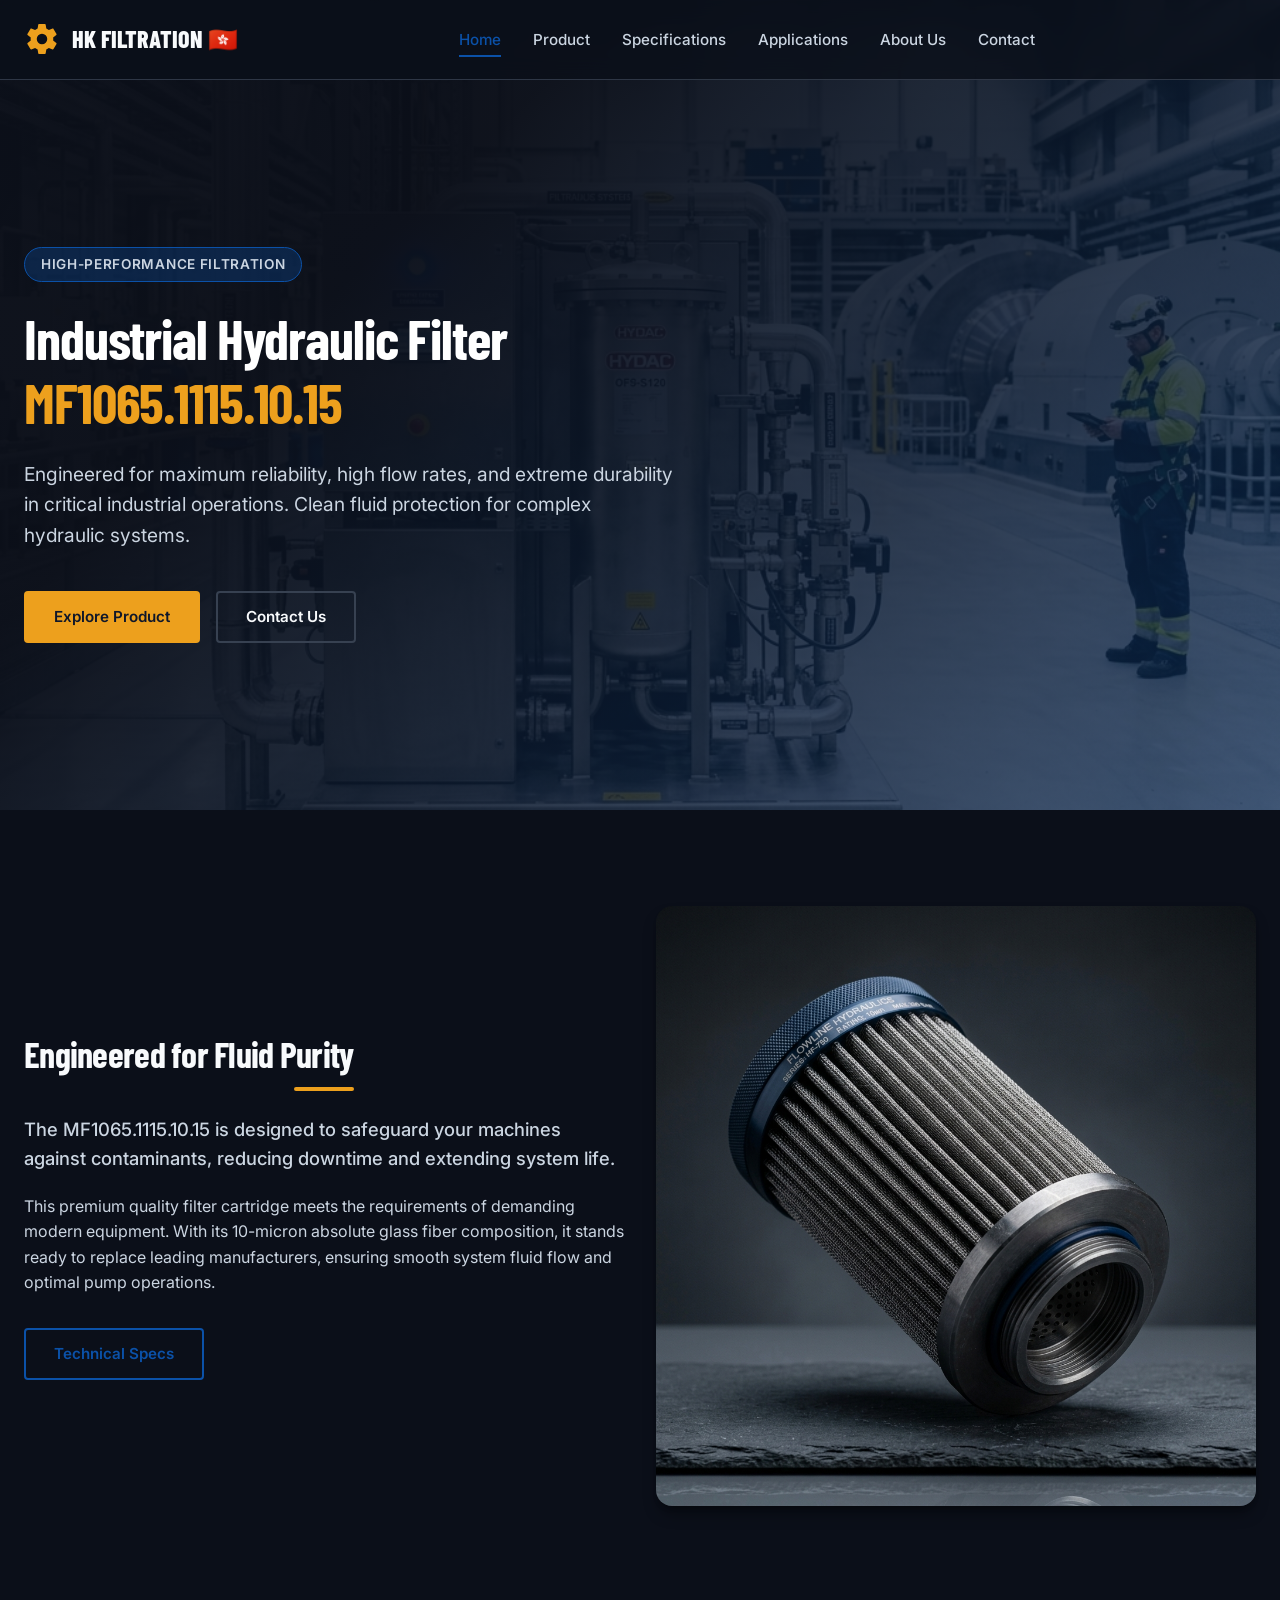
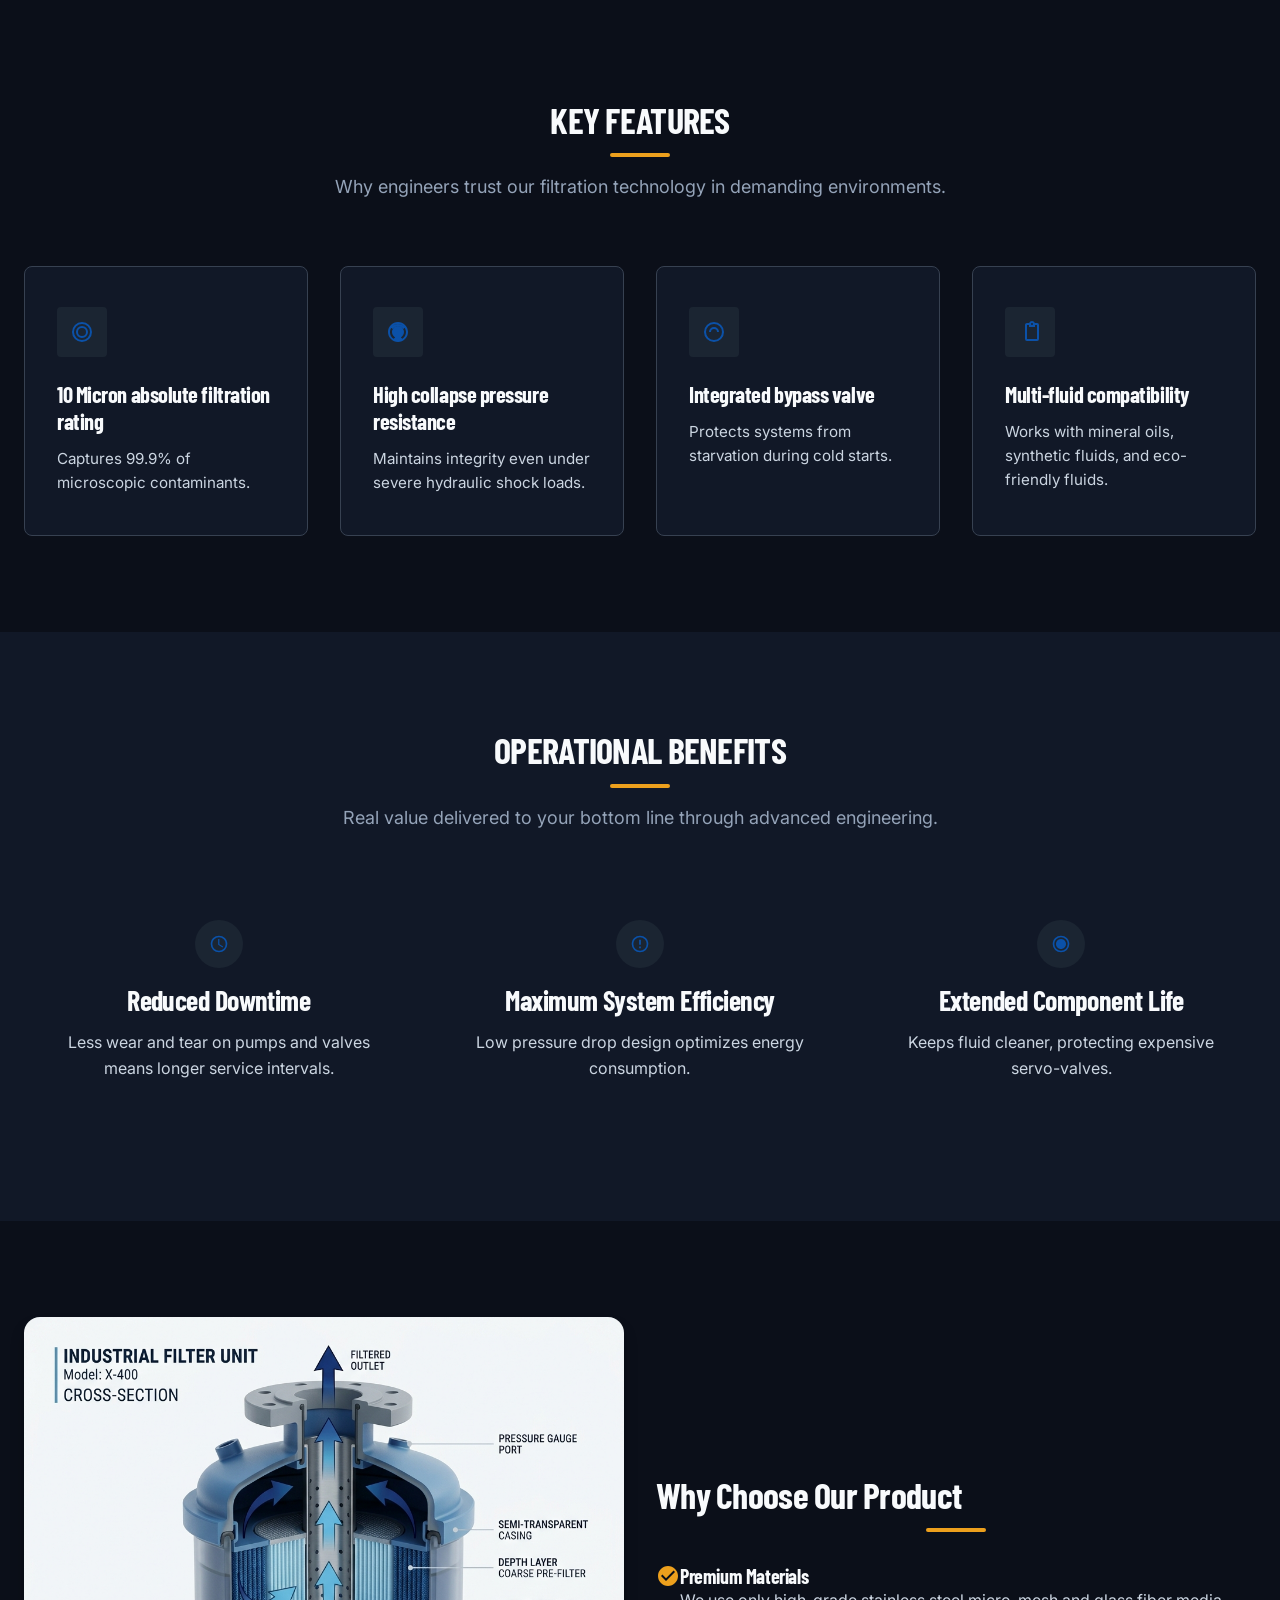
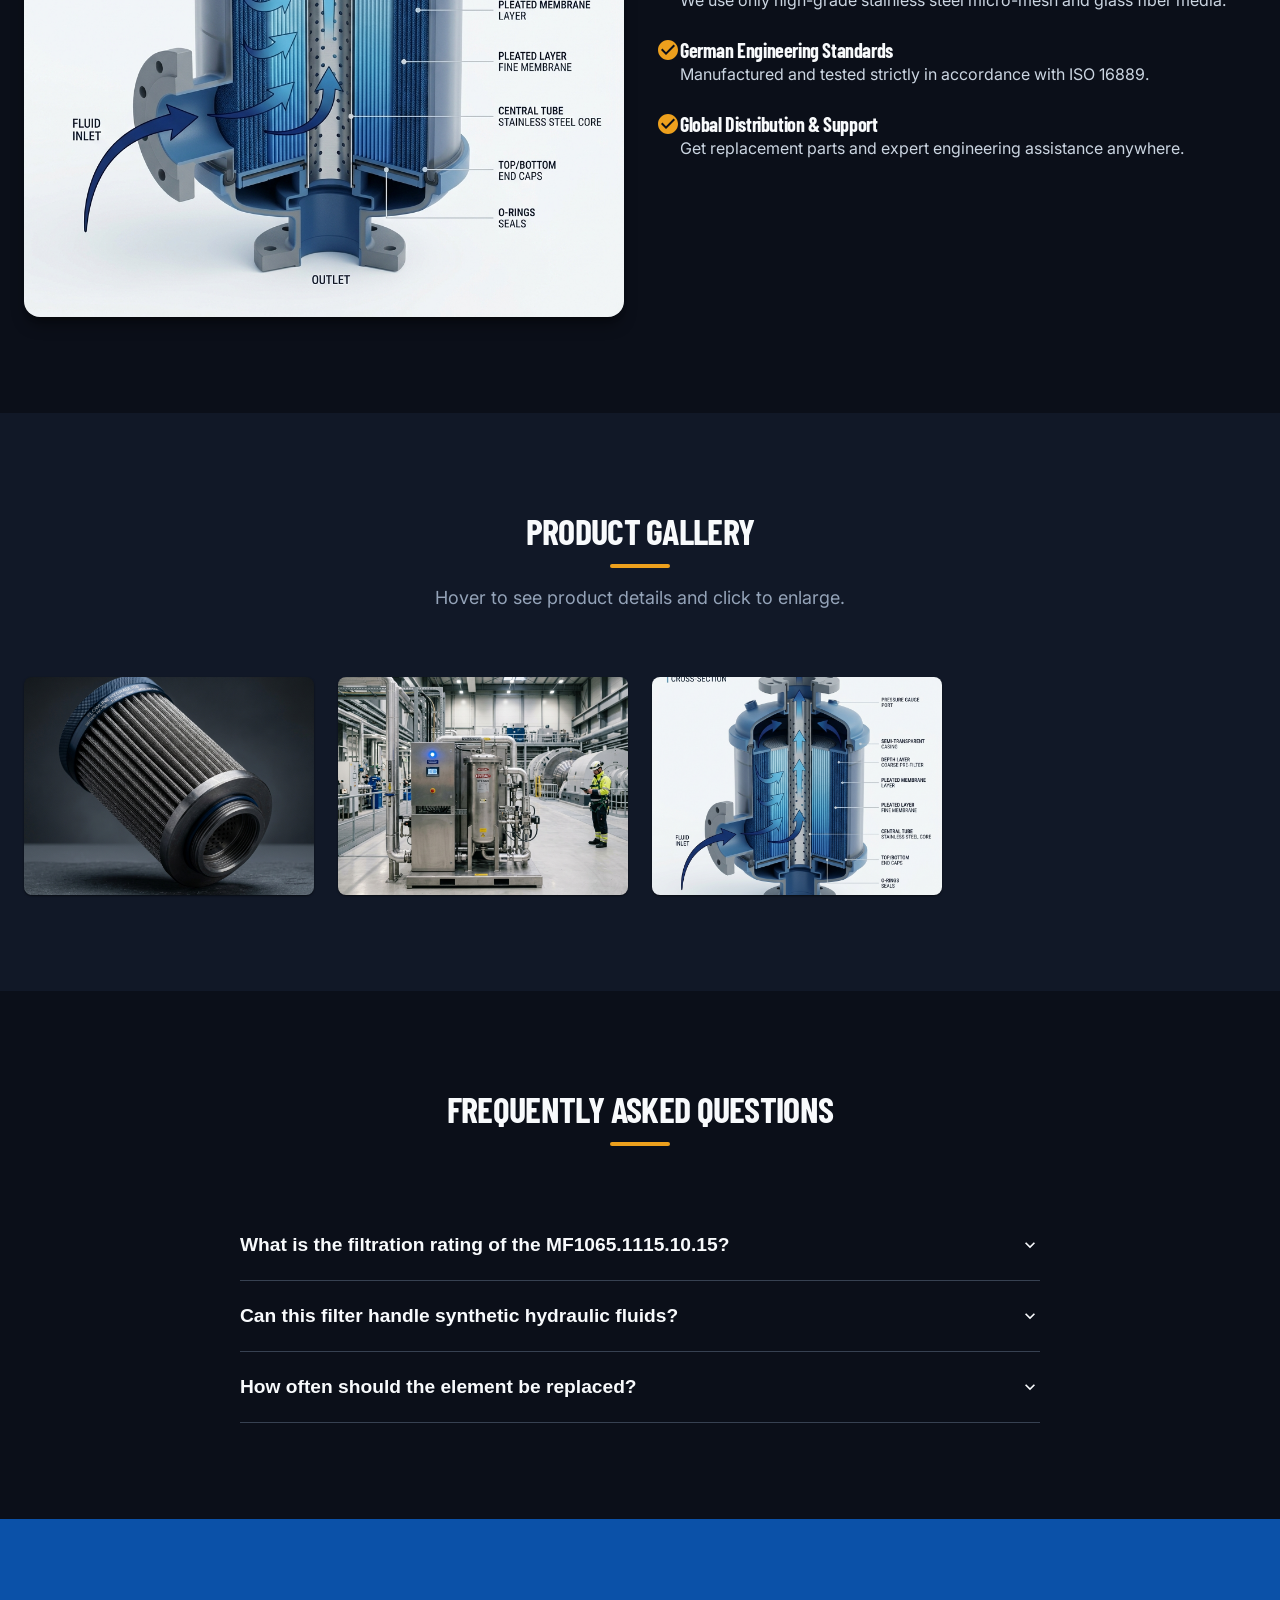
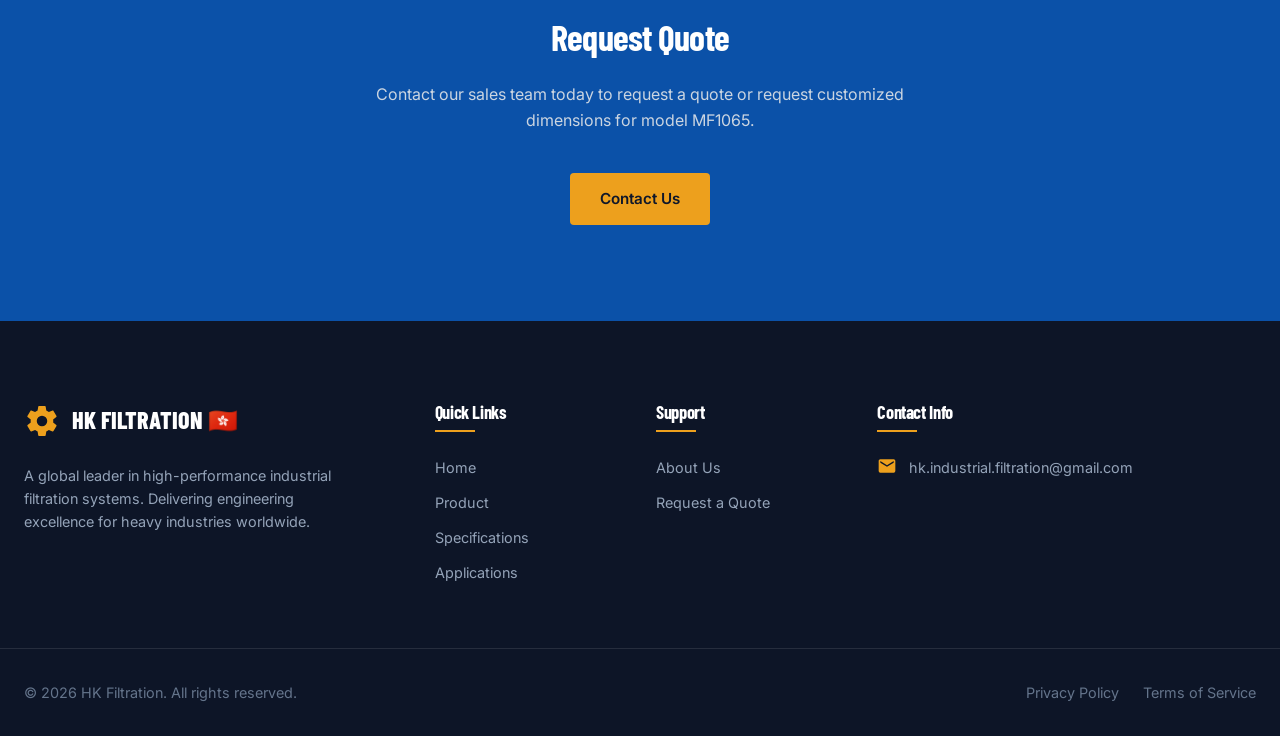
==== index.html @ 0cb423c5 "Initial commit - HK Filtration Website" ====
<!DOCTYPE html>
<html lang="en" data-theme="dark">
<head>
  <meta charset="UTF-8">
  <meta name="viewport" content="width=device-width, initial-scale=1.0">
  <title>HK Filtration 🇭🇰 | Premium Industrial Hydraulic Filter</title>
  
  <!-- Favicon -->
  <link rel="icon" type="image/svg+xml" href="favicon.svg">
  
  <!-- SEO Meta Tags -->
  <meta name="description" content="Premium industrial grade hydraulic filter element model MF1065.1115.10.15. High efficiency, absolute 10-micron filtration for heavy machinery and manufacturing systems.">
  <meta name="keywords" content="MF1065, hydraulic filter, industrial filtration, Parker replacement, HYDAC replacement, Donaldson, engineering filter">
  <meta name="robots" content="index, follow">
  
  <!-- Open Graph / Facebook -->
  <meta property="og:type" content="product">
  <meta property="og:title" content="MF1065.1115.10.15 | Premium Industrial Hydraulic Filter">
  <meta property="og:description" content="High performance absolute 10-micron hydraulic filter element engineered for heavy industrial operations.">
  <meta property="og:image" content="assets/images/product.png">
  
  <!-- Twitter -->
  <meta name="twitter:card" content="summary_large_image">
  <meta name="twitter:title" content="MF1065.1115.10.15 | Premium Industrial Hydraulic Filter">
  <meta name="twitter:description" content="Absolute 10-micron hydraulic filtration engineered for demanding environments.">
  
  <!-- CSS Stylesheets -->
  <link rel="stylesheet" href="css/main.css">
  <link rel="stylesheet" href="css/components.css">
  <link rel="stylesheet" href="css/animations.css">
  
  <!-- Schema.org Product Structured Data -->
  <script type="application/ld+json">
  {
    "@context": "https://schema.org/",
    "@type": "Product",
    "name": "Industrial Hydraulic Filter Element",
    "image": "assets/images/product.png",
    "description": "Premium industrial grade hydraulic filter element engineered for high-pressure circuits.",
    "sku": "MF1065.1115.10.15",
    "mpn": "MF1065.1115.10.15",
    "brand": {
      "@type": "Brand",
      "name": "HK Filtration"
    },
    "offers": {
      "@type": "AggregateOffer",
      "priceCurrency": "USD",
      "offerCount": "1",
      "price": "Call for Quote"
    }
  }
  </script>
</head>
<body>

  <!-- --- Sticky Header --- -->
  <header class="site-header">
    <div class="container nav-container">
      <!-- Logo -->
      <a href="index.html" class="logo-link">
        <svg viewBox="0 0 24 24">
          <path d="M12,15.5A3.5,3.5 0 0,1 8.5,12A3.5,3.5 0 0,1 12,8.5A3.5,3.5 0 0,1 15.5,12A3.5,3.5 0 0,1 12,15.5M19.43,12.97C19.47,12.65 19.5,12.33 19.5,12C19.5,11.67 19.47,11.34 19.43,11L21.54,9.37C21.73,9.22 21.78,8.95 21.66,8.73L19.66,5.27C19.54,5.05 19.27,4.96 19.05,5.05L16.56,6.05C16.04,5.66 15.47,5.34 14.86,5.08L14.47,2.42C14.43,2.18 14.22,2 13.97,2H9.97C9.72,2 9.51,2.18 9.47,2.42L9.08,5.08C8.47,5.34 7.9,5.66 7.38,6.05L4.89,5.05C4.67,4.96 4.4,5.05 4.27,5.27L2.27,8.73C2.15,8.95 2.2,9.22 2.39,9.37L4.5,11C4.46,11.34 4.43,11.67 4.43,12C4.43,12.33 4.46,12.65 4.5,12.97L2.39,14.63C2.2,14.78 2.15,15.05 2.27,15.27L4.27,18.73C4.4,18.95 4.67,19.04 4.89,18.95L7.38,17.95C7.9,18.34 8.47,18.66 9.08,18.92L9.47,21.58C9.51,21.82 9.72,22 9.97,22H13.97C14.22,22 14.43,21.82 14.47,21.58L14.86,18.92C15.47,18.66 16.04,18.34 16.56,17.95L19.05,18.95C19.27,19.04 19.54,18.95 19.66,18.73L21.66,15.27C21.78,15.05 21.73,14.78 21.54,14.63L19.43,12.97Z" />
        </svg>
        <span data-config="companyName">HK Filtration 🇭🇰</span>
      </a>
      
      <!-- Nav Menu Links -->
      <nav class="main-nav" id="main-nav">
        <ul>
          <li><a href="index.html" class="active">Home</a></li>
          <li><a href="product.html">Product</a></li>
          <li><a href="specifications.html">Specifications</a></li>
          <li><a href="applications.html">Applications</a></li>
          <li><a href="about.html">About Us</a></li>
          <li><a href="contact.html">Contact</a></li>
        </ul>
      </nav>
      
      <!-- Header Actions -->
      <div class="header-actions">
        <!-- Mobile Toggle Button -->
        <button id="mobile-toggle" class="mobile-toggle" aria-label="Open mobile menu">
          <span></span>
          <span></span>
          <span></span>
        </button>
      </div>
    </div>
  </header>

  <!-- --- Hero Section --- -->
  <section class="hero-section">
    <div class="hero-bg">
      <img src="assets/images/hero.png" alt="Industrial hydraulic filtration setting">
    </div>
    <div class="container">
      <div class="hero-content reveal">
        <span class="product-tag">High-Performance Filtration</span>
        <h1>Industrial Hydraulic Filter <span>MF1065.1115.10.15</span></h1>
        <p>Engineered for maximum reliability, high flow rates, and extreme durability in critical industrial operations. Clean fluid protection for complex hydraulic systems.</p>
        <div class="hero-btns">
          <a href="product.html" class="btn btn-accent btn-ripple">Explore Product</a>
          <a href="contact.html" class="btn btn-secondary">Contact Us</a>
        </div>
      </div>
    </div>
  </section>

  <!-- --- Overview Section --- -->
  <section class="section-padding bg-light-section">
    <div class="container">
      <div class="grid grid-2 flex-align-center">
        <div class="reveal-left">
          <h2 class="accent-title" style="margin-bottom:1.5rem;">Engineered for Fluid Purity</h2>
          <p style="font-size:1.15rem; font-weight:500;">The MF1065.1115.10.15 is designed to safeguard your machines against contaminants, reducing downtime and extending system life.</p>
          <p>This premium quality filter cartridge meets the requirements of demanding modern equipment. With its 10-micron absolute glass fiber composition, it stands ready to replace leading manufacturers, ensuring smooth system fluid flow and optimal pump operations.</p>
          <div style="margin-top: 2rem;">
            <a href="specifications.html" class="btn btn-outline-primary">Technical Specs</a>
          </div>
        </div>
        <div class="reveal-right">
          <div style="border-radius: var(--radius-lg); overflow:hidden; box-shadow: var(--shadow-lg);">
            <img src="assets/images/product.png" alt="MF1065 Filter element close-up shot">
          </div>
        </div>
      </div>
    </div>
  </section>

  <!-- --- Features Section --- -->
  <section class="section-padding">
    <div class="container">
      <div class="section-header">
        <h2 class="accent-title">Key Features</h2>
        <p>Why engineers trust our filtration technology in demanding environments.</p>
      </div>
      
      <div class="grid grid-4">
        <!-- Feature 1 -->
        <div class="card reveal delay-100">
          <div class="card-icon">
            <svg viewBox="0 0 24 24"><path d="M12,2A10,10 0 0,0 2,12A10,10 0 0,0 12,22A10,10 0 0,0 22,12A10,10 0 0,0 12,2M12,4A8,8 0 0,1 20,12A8,8 0 0,1 12,20A8,8 0 0,1 4,12A8,8 0 0,1 12,4M12,6A6,6 0 0,0 6,12A6,6 0 0,0 12,18A6,6 0 0,0 18,12A6,6 0 0,0 12,6M12,8A4,4 0 0,1 16,12A4,4 0 0,1 12,16A4,4 0 0,1 8,12A4,4 0 0,1 12,8Z"/></svg>
          </div>
          <h3>10 Micron absolute filtration rating</h3>
          <p>Captures 99.9% of microscopic contaminants.</p>
        </div>

        <!-- Feature 2 -->
        <div class="card reveal delay-200">
          <div class="card-icon">
            <svg viewBox="0 0 24 24"><path d="M12 2C6.5 2 2 6.5 2 12S6.5 22 12 22 22 17.5 22 12 17.5 2 12 2M12 4C16.4 4 20 7.6 20 12C20 14.8 18.6 17.3 16.3 18.8L14.9 17.4C16.8 16.2 18 14.2 18 12C18 8.7 15.3 6 12 6C9.8 6 7.8 7.2 6.6 9.1L5.2 7.7C7.3 4.2 11.2 4 12 4M6 12C6 14.2 7.2 16.2 9.1 17.4L7.7 18.8C4.2 16.7 4 12.8 4 12C4 7.6 7.6 4 12 4C12.8 4 16.7 4.2 18.8 7.7L17.4 9.1C16.2 7.2 14.2 6 12 6C8.7 6 6 8.7 6 12M12 8C9.8 8 8 9.8 8 12C8 13.1 8.4 14.1 9.2 14.8L10.6 13.4C10.2 13 10 12.5 10 12C10 10.9 10.9 10 12 10C12.5 10 13 10.2 13.4 10.6L14.8 9.2C14.1 8.4 13.1 8 12 8Z"/></svg>
          </div>
          <h3>High collapse pressure resistance</h3>
          <p>Maintains integrity even under severe hydraulic shock loads.</p>
        </div>

        <!-- Feature 3 -->
        <div class="card reveal delay-300">
          <div class="card-icon">
            <svg viewBox="0 0 24 24"><path d="M12,2A10,10 0 0,0 2,12A10,10 0 0,0 12,22A10,10 0 0,0 22,12A10,10 0 0,0 12,2M12,4A8,8 0 0,1 20,12A8,8 0 0,1 12,20A8,8 0 0,1 4,12A8,8 0 0,1 12,4M12,7A5,5 0 0,0 7,12H9A3,3 0 0,1 12,9A3,3 0 0,1 15,12H17A5,5 0 0,0 12,7Z"/></svg>
          </div>
          <h3>Integrated bypass valve</h3>
          <p>Protects systems from starvation during cold starts.</p>
        </div>

        <!-- Feature 4 -->
        <div class="card reveal delay-400">
          <div class="card-icon">
            <svg viewBox="0 0 24 24"><path d="M19,3H16.82C16.4,1.84 15.3,1 14,1C12.7,1 11.6,1.84 11.18,3H9C7.9,3 7,3.9 7,5V19A2,2 0 0,0 9,21H19A2,2 0 0,0 21,19V5A2,2 0 0,0 19,3M14,3A1,1 0 1,1 13,4A1,1 0 0,1 14,3M19,19H9V5H11V7H17V5H19V19Z"/></svg>
          </div>
          <h3>Multi-fluid compatibility</h3>
          <p>Works with mineral oils, synthetic fluids, and eco-friendly fluids.</p>
        </div>
      </div>
    </div>
  </section>

  <!-- --- Benefits Section --- -->
  <section class="section-padding bg-light-section" style="background-color: var(--bg-secondary);">
    <div class="container">
      <div class="section-header">
        <h2 class="accent-title">Operational Benefits</h2>
        <p>Real value delivered to your bottom line through advanced engineering.</p>
      </div>

      <div class="grid grid-3">
        <!-- Benefit 1 -->
        <div class="flex flex-column flex-align-center" style="text-align: center; padding: 1.5rem;" class="reveal">
          <div class="contact-info-icon" style="margin-bottom:1rem; background-color: var(--primary-light); color: var(--primary);">
            <svg viewBox="0 0 24 24" width="24" height="24"><path d="M12,2A10,10 0 0,0 2,12A10,10 0 0,0 12,22A10,10 0 0,0 22,12A10,10 0 0,0 12,2M12,4A8,8 0 0,1 20,12A8,8 0 0,1 12,20A8,8 0 0,1 4,12A8,8 0 0,1 12,4M11,6H12.5V12.25L17,14.92L16.25,16.15L11,13V6Z" fill="currentColor"/></svg>
          </div>
          <h3 style="margin-bottom:0.75rem;">Reduced Downtime</h3>
          <p>Less wear and tear on pumps and valves means longer service intervals.</p>
        </div>

        <!-- Benefit 2 -->
        <div class="flex flex-column flex-align-center" style="text-align: center; padding: 1.5rem;" class="reveal">
          <div class="contact-info-icon" style="margin-bottom:1rem; background-color: var(--primary-light); color: var(--primary);">
            <svg viewBox="0 0 24 24" width="24" height="24"><path d="M12,2A10,10 0 0,0 2,12A10,10 0 0,0 12,22A10,10 0 0,0 22,12A10,10 0 0,0 12,2M12,4A8,8 0 0,1 20,12A8,8 0 0,1 12,20A8,8 0 0,1 4,12A8,8 0 0,1 12,4M11,17H13V15H11V17M11,13H13V7H11V13Z" fill="currentColor"/></svg>
          </div>
          <h3 style="margin-bottom:0.75rem;">Maximum System Efficiency</h3>
          <p>Low pressure drop design optimizes energy consumption.</p>
        </div>

        <!-- Benefit 3 -->
        <div class="flex flex-column flex-align-center" style="text-align: center; padding: 1.5rem;" class="reveal">
          <div class="contact-info-icon" style="margin-bottom:1rem; background-color: var(--primary-light); color: var(--primary);">
            <svg viewBox="0 0 24 24" width="24" height="24"><path d="M12,2A10,10 0 0,0 2,12A10,10 0 0,0 12,22A10,10 0 0,0 22,12A10,10 0 0,0 12,2M12,4A8,8 0 0,1 20,12A8,8 0 0,1 12,20A8,8 0 0,1 4,12A8,8 0 0,1 12,4M12,6C8.69,6 6,8.69 6,12C6,15.31 8.69,18 12,18C15.31,18 18,15.31 18,12C18,8.69 15.31,6 12,6Z" fill="currentColor"/></svg>
          </div>
          <h3 style="margin-bottom:0.75rem;">Extended Component Life</h3>
          <p>Keeps fluid cleaner, protecting expensive servo-valves.</p>
        </div>
      </div>
    </div>
  </section>

  <!-- --- Why Choose Us Section --- -->
  <section class="section-padding">
    <div class="container">
      <div class="grid grid-2 flex-align-center">
        <div class="reveal-left">
          <div style="border-radius: var(--radius-lg); overflow:hidden; box-shadow: var(--shadow-lg);">
            <img src="assets/images/diagram.png" alt="MF1065 Filter interior engineering structure diagram">
          </div>
        </div>
        <div class="reveal-right">
          <h2 class="accent-title" style="margin-bottom:2rem;">Why Choose Our Product</h2>
          
          <ul style="display:flex; flex-direction:column; gap:1.5rem;">
            <li class="flex gap-1">
              <svg viewBox="0 0 24 24" width="24" height="24" style="fill: var(--accent); flex-shrink:0;"><path d="M12,2C6.48,2 2,6.48 2,12C2,17.52 6.48,22 12,22C17.52,22 22,17.52 22,12C22,6.48 17.52,2 12,2M10,17L5,12L6.41,10.59L10,14.17L17.59,6.58L19,8L10,17Z"/></svg>
              <div>
                <h4>Premium Materials</h4>
                <p style="margin-bottom:0;">We use only high-grade stainless steel micro-mesh and glass fiber media.</p>
              </div>
            </li>
            <li class="flex gap-1">
              <svg viewBox="0 0 24 24" width="24" height="24" style="fill: var(--accent); flex-shrink:0;"><path d="M12,2C6.48,2 2,6.48 2,12C2,17.52 6.48,22 12,22C17.52,22 22,17.52 22,12C22,6.48 17.52,2 12,2M10,17L5,12L6.41,10.59L10,14.17L17.59,6.58L19,8L10,17Z"/></svg>
              <div>
                <h4>German Engineering Standards</h4>
                <p style="margin-bottom:0;">Manufactured and tested strictly in accordance with ISO 16889.</p>
              </div>
            </li>
            <li class="flex gap-1">
              <svg viewBox="0 0 24 24" width="24" height="24" style="fill: var(--accent); flex-shrink:0;"><path d="M12,2C6.48,2 2,6.48 2,12C2,17.52 6.48,22 12,22C17.52,22 22,17.52 22,12C22,6.48 17.52,2 12,2M10,17L5,12L6.41,10.59L10,14.17L17.59,6.58L19,8L10,17Z"/></svg>
              <div>
                <h4>Global Distribution & Support</h4>
                <p style="margin-bottom:0;">Get replacement parts and expert engineering assistance anywhere.</p>
              </div>
            </li>
          </ul>
        </div>
      </div>
    </div>
  </section>

  <!-- --- Image Gallery Section --- -->
  <section class="section-padding bg-light-section" style="background-color: var(--bg-secondary);">
    <div class="container">
      <div class="section-header">
        <h2 class="accent-title">Product Gallery</h2>
        <p>Hover to see product details and click to enlarge.</p>
      </div>

      <div class="grid gallery-grid">
        <!-- Item 1 -->
        <div class="gallery-item reveal delay-100">
          <img src="assets/images/product.png" alt="MF1065.1115.10.15 hydraulic filter cartridge">
          <div class="gallery-overlay">
            <svg viewBox="0 0 24 24"><path d="M9.5,3A6.5,6.5 0 0,1 16,9.5C16,11.11 15.41,12.59 14.44,13.73L14.71,14H15.5L20.5,19L19,20.5L14,15.5V14.71L13.73,14.44C12.59,15.41 11.11,16 9.5,16A6.5,6.5 0 0,1 3,9.5A6.5,6.5 0 0,1 9.5,3M9.5,5C7,5 5,7 5,9.5C5,12 7,14 9.5,14C12,14 14,12 14,9.5C14,7 12,5 9.5,5Z"/></svg>
            <h4>Product Element</h4>
          </div>
        </div>

        <!-- Item 2 -->
        <div class="gallery-item reveal delay-200">
          <img src="assets/images/hero.png" alt="Filter unit machinery installation">
          <div class="gallery-overlay">
            <svg viewBox="0 0 24 24"><path d="M9.5,3A6.5,6.5 0 0,1 16,9.5C16,11.11 15.41,12.59 14.44,13.73L14.71,14H15.5L20.5,19L19,20.5L14,15.5V14.71L13.73,14.44C12.59,15.41 11.11,16 9.5,16A6.5,6.5 0 0,1 3,9.5A6.5,6.5 0 0,1 9.5,3M9.5,5C7,5 5,7 5,9.5C5,12 7,14 9.5,14C12,14 14,12 14,9.5C14,7 12,5 9.5,5Z"/></svg>
            <h4>Installation Unit</h4>
          </div>
        </div>

        <!-- Item 3 -->
        <div class="gallery-item reveal delay-300">
          <img src="assets/images/diagram.png" alt="Filter element interior cross section">
          <div class="gallery-overlay">
            <svg viewBox="0 0 24 24"><path d="M9.5,3A6.5,6.5 0 0,1 16,9.5C16,11.11 15.41,12.59 14.44,13.73L14.71,14H15.5L20.5,19L19,20.5L14,15.5V14.71L13.73,14.44C12.59,15.41 11.11,16 9.5,16A6.5,6.5 0 0,1 3,9.5A6.5,6.5 0 0,1 9.5,3M9.5,5C7,5 5,7 5,9.5C5,12 7,14 9.5,14C12,14 14,12 14,9.5C14,7 12,5 9.5,5Z"/></svg>
            <h4>Engineering Draw</h4>
          </div>
        </div>
      </div>
    </div>
  </section>

  <!-- --- FAQ Section --- -->
  <section class="section-padding">
    <div class="container">
      <div class="section-header">
        <h2 class="accent-title">Frequently Asked Questions</h2>
      </div>

      <div class="faq-list">
        <!-- Q1 -->
        <div class="faq-item reveal">
          <button class="faq-question">
            <span>What is the filtration rating of the MF1065.1115.10.15?</span>
            <svg viewBox="0 0 24 24"><path d="M7.41,8.58L12,13.17L16.59,8.58L18,10L12,16L6,10L7.41,8.58Z"/></svg>
          </button>
          <div class="faq-answer">
            <p>It has a nominal 10-micron absolute rating (Beta 10 >= 1000), capturing 99.9% of particles larger than 10 microns.</p>
          </div>
        </div>

        <!-- Q2 -->
        <div class="faq-item reveal">
          <button class="faq-question">
            <span>Can this filter handle synthetic hydraulic fluids?</span>
            <svg viewBox="0 0 24 24"><path d="M7.41,8.58L12,13.17L16.59,8.58L18,10L12,16L6,10L7.41,8.58Z"/></svg>
          </button>
          <div class="faq-answer">
            <p>Yes, the seals are made of Viton (FKM), making it compatible with mineral oils, water glycols, and synthetic esters.</p>
          </div>
        </div>

        <!-- Q3 -->
        <div class="faq-item reveal">
          <button class="faq-question">
            <span>How often should the element be replaced?</span>
            <svg viewBox="0 0 24 24"><path d="M7.41,8.58L12,13.17L16.59,8.58L18,10L12,16L6,10L7.41,8.58Z"/></svg>
          </button>
          <div class="faq-answer">
            <p>Replacement is recommended when the differential pressure indicator reaches 2.5 bar, or every 12 months.</p>
          </div>
        </div>
      </div>
    </div>
  </section>

  <!-- --- CTA Banner --- -->
  <section class="section-padding" style="background-color: var(--primary); color: #ffffff; text-align: center;">
    <div class="container reveal">
      <h2 style="color: #ffffff; margin-bottom: 1.5rem;">Request Quote</h2>
      <p style="color: #cbd5e1; max-width: 600px; margin: 0 auto 2.5rem auto;">Contact our sales team today to request a quote or request customized dimensions for model MF1065.</p>
      <a href="contact.html" class="btn btn-accent btn-ripple">Contact Us</a>
    </div>
  </section>

  <!-- --- Footer --- -->
  <footer class="site-footer">
    <div class="container grid footer-grid">
      <!-- Footer Col 1 -->
      <div class="footer-about">
        <a href="index.html" class="logo-link">
          <svg viewBox="0 0 24 24">
            <path d="M12,15.5A3.5,3.5 0 0,1 8.5,12A3.5,3.5 0 0,1 12,8.5A3.5,3.5 0 0,1 15.5,12A3.5,3.5 0 0,1 12,15.5M19.43,12.97C19.47,12.65 19.5,12.33 19.5,12C19.5,11.67 19.47,11.34 19.43,11L21.54,9.37C21.73,9.22 21.78,8.95 21.66,8.73L19.66,5.27C19.54,5.05 19.27,4.96 19.05,5.05L16.56,6.05C16.04,5.66 15.47,5.34 14.86,5.08L14.47,2.42C14.43,2.18 14.22,2 13.97,2H9.97C9.72,2 9.51,2.18 9.47,2.42L9.08,5.08C8.47,5.34 7.9,5.66 7.38,6.05L4.89,5.05C4.67,4.96 4.4,5.05 4.27,5.27L2.27,8.73C2.15,8.95 2.2,9.22 2.39,9.37L4.5,11C4.46,11.34 4.43,11.67 4.43,12C4.43,12.33 4.46,12.65 4.5,12.97L2.39,14.63C2.2,14.78 2.15,15.05 2.27,15.27L4.27,18.73C4.4,18.95 4.67,19.04 4.89,18.95L7.38,17.95C7.9,18.34 8.47,18.66 9.08,18.92L9.47,21.58C9.51,21.82 9.72,22 9.97,22H13.97C14.22,22 14.43,21.82 14.47,21.58L14.86,18.92C15.47,18.66 16.04,18.34 16.56,17.95L19.05,18.95C19.27,19.04 19.54,18.95 19.66,18.73L21.66,15.27C21.78,15.05 21.73,14.78 21.54,14.63L19.43,12.97Z" />
          </svg>
          <span data-config="companyName">HK Filtration 🇭🇰</span>
        </a>
        <p>A global leader in high-performance industrial filtration systems. Delivering engineering excellence for heavy industries worldwide.</p>
      </div>

      <!-- Footer Col 2 -->
      <div class="footer-col">
        <h4>Quick Links</h4>
        <ul>
          <li><a href="index.html">Home</a></li>
          <li><a href="product.html">Product</a></li>
          <li><a href="specifications.html">Specifications</a></li>
          <li><a href="applications.html">Applications</a></li>
        </ul>
      </div>

      <!-- Footer Col 3 -->
      <div class="footer-col">
        <h4>Support</h4>
        <ul>
          <li><a href="about.html">About Us</a></li>
          <li><a href="contact.html">Request a Quote</a></li>
        </ul>
      </div>

      <!-- Footer Col 4 -->
      <div class="footer-col">
        <h4>Contact Info</h4>
        <div class="footer-contact-item">
          <svg viewBox="0 0 24 24"><path d="M20,4H4C2.89,4 2,4.89 2,6V18A2,2 0 0,0 4,20H20A2,2 0 0,0 22,18V6C22,4.89 21.1,4 20,4M20,8L12,13L4,8V6L12,11L20,6V8Z"/></svg>
          <a href="#" data-config="recipientEmail">Contact Support Email</a>
        </div>
      </div>
    </div>
    <div class="container footer-bottom">
      <p>&copy; 2026 HK Filtration. All rights reserved.</p>
      <div class="footer-bottom-links">
        <a href="privacy.html">Privacy Policy</a>
        <a href="terms.html">Terms of Service</a>
      </div>
    </div>
  </footer>

  <!-- JS Scripts -->
  <script src="config/config.js"></script>
  <script src="js/main.js"></script>
  <script src="js/gallery.js"></script>
  <script src="js/faq.js"></script>
</body>
</html>
---- css/main.css ----
/* =========================================================================
   DESIGN SYSTEM & GLOBAL STYLES (main.css)
   MF1065.1115.10.15 Industrial Filter Website
   ========================================================================= */

/* --- Google Fonts --- */
@import url('https://fonts.googleapis.com/css2?family=Barlow+Condensed:wght@500;600;700;800&family=Inter:wght@300;400;500;600;700&family=Cairo:wght@300;400;600;700&display=swap');

/* --- Design System CSS Custom Properties --- */
:root {
  /* Fonts */
  --font-body: 'Inter', system-ui, -apple-system, sans-serif;
  --font-headings: 'Barlow Condensed', sans-serif;
  
  /* Color Palette - Dark Mode Only */
  --primary-hue: 213;
  --primary: hsl(var(--primary-hue), 88%, 35%);       /* Industrial Blue #0A4FA6 */
  --primary-hover: hsl(var(--primary-hue), 88%, 28%);
  --primary-light: hsl(var(--primary-hue), 30%, 15%);
  --primary-semi: hsla(var(--primary-hue), 88%, 35%, 0.3);
  
  --accent-hue: 38;
  --accent: hsl(var(--accent-hue), 85%, 52%);         /* Engineering Amber #E8A020 */
  --accent-hover: hsl(var(--accent-hue), 85%, 45%);
  
  --bg-primary: #0b0f19;
  --bg-secondary: #111827;
  --bg-tertiary: #1f2937;
  
  --text-primary: #f8fafc;
  --text-secondary: #cbd5e1;
  --text-muted: #94a3b8;
  
  --border-color: #374151;
  --border-focus: var(--accent);
  
  --shadow-sm: 0 1px 2px 0 rgb(0 0 0 / 0.5);
  --shadow-md: 0 4px 6px -1px rgb(0 0 0 / 0.4), 0 2px 4px -2px rgb(0 0 0 / 0.4);
  --shadow-lg: 0 10px 15px -3px rgb(0 0 0 / 0.4), 0 4px 6px -4px rgb(0 0 0 / 0.4);
  --shadow-glow: 0 0 15px hsla(var(--accent-hue), 85%, 52%, 0.25);

  --glass-bg: rgba(11, 15, 25, 0.8);
  --glass-border: rgba(55, 65, 81, 0.8);
  --glass-backdrop: blur(12px);

  /* Spacing / Layout */
  --header-height: 80px;
  --radius-sm: 4px;
  --radius-md: 8px;
  --radius-lg: 16px;
  --container-width: 1280px;
  
  /* Transitions */
  --transition-fast: 0.2s cubic-bezier(0.4, 0, 0.2, 1);
  --transition-normal: 0.3s cubic-bezier(0.4, 0, 0.2, 1);
  --transition-slow: 0.5s cubic-bezier(0.4, 0, 0.2, 1);
}

/* --- Base & Reset CSS --- */
*, *::before, *::after {
  box-sizing: border-box;
  margin: 0;
  padding: 0;
}

html {
  scroll-behavior: smooth;
  font-size: 16px;
  -webkit-text-size-adjust: 100%;
}

body {
  font-family: var(--font-body);
  background-color: var(--bg-primary);
  color: var(--text-primary);
  line-height: 1.6;
  text-rendering: optimizeLegibility;
  -webkit-font-smoothing: antialiased;
  -moz-osx-font-smoothing: grayscale;
  transition: background-color var(--transition-normal), color var(--transition-normal);
  overflow-x: hidden;
}

h1, h2, h3, h4, h5, h6 {
  font-family: var(--font-headings);
  font-weight: 700;
  line-height: 1.2;
  color: var(--text-primary);
  letter-spacing: -0.02em;
}

h1 { font-size: 3rem; }
h2 { font-size: 2.25rem; }
h3 { font-size: 1.75rem; }
h4 { font-size: 1.25rem; }

p {
  color: var(--text-secondary);
  margin-bottom: 1.25rem;
}

a {
  color: var(--primary);
  text-decoration: none;
  transition: color var(--transition-fast);
}

a:hover {
  color: var(--primary-hover);
}

img {
  max-width: 100%;
  height: auto;
  display: block;
}

ul, ol {
  list-style: none;
}

/* --- Layout Utility Classes --- */
.container {
  width: 100%;
  max-width: var(--container-width);
  margin-left: auto;
  margin-right: auto;
  padding-left: 1.5rem;
  padding-right: 1.5rem;
}

.grid {
  display: grid;
  gap: 2rem;
}

.grid-2 { grid-template-columns: repeat(2, 1fr); }
.grid-3 { grid-template-columns: repeat(3, 1fr); }
.grid-4 { grid-template-columns: repeat(4, 1fr); }

.flex { display: flex; }
.flex-align-center { align-items: center; }
.flex-justify-between { justify-content: space-between; }
.flex-column { flex-direction: column; }

.section-padding {
  padding-top: 6rem;
  padding-bottom: 6rem;
}

.section-header {
  text-align: center;
  max-width: 700px;
  margin: 0 auto 4rem auto;
}

.section-header h2 {
  margin-bottom: 1rem;
  text-transform: uppercase;
}

.section-header p {
  font-size: 1.125rem;
  color: var(--text-muted);
}

/* Accent highlight bar for headings */
.accent-title::after {
  content: '';
  display: block;
  width: 60px;
  height: 4px;
  background-color: var(--accent);
  margin: 0.75rem auto 0 auto;
  border-radius: var(--radius-sm);
}

[dir="rtl"] .accent-title::after {
  margin: 0.75rem auto 0 auto;
}

/* --- Sticky Glassmorphic Header --- */
header.site-header {
  position: fixed;
  top: 0;
  left: 0;
  right: 0;
  height: var(--header-height);
  background-color: var(--glass-bg);
  border-bottom: 1px solid var(--glass-border);
  backdrop-filter: var(--glass-backdrop);
  -webkit-backdrop-filter: var(--glass-backdrop);
  z-index: 1000;
  transition: all var(--transition-normal);
}

header.site-header.scrolled {
  height: 70px;
  box-shadow: var(--shadow-md);
}

.nav-container {
  display: flex;
  height: 100%;
  align-items: center;
  justify-content: space-between;
}

.logo-link {
  display: flex;
  align-items: center;
  gap: 0.75rem;
  font-family: var(--font-headings);
  font-weight: 800;
  font-size: 1.5rem;
  color: var(--text-primary);
  text-transform: uppercase;
}

.logo-link svg {
  height: 36px;
  width: 36px;
  fill: var(--primary);
  transition: fill var(--transition-normal);
}

[data-theme="dark"] .logo-link svg {
  fill: var(--accent);
}

/* Navigation Links */
nav.main-nav ul {
  display: flex;
  gap: 2rem;
}

nav.main-nav a {
  font-weight: 500;
  color: var(--text-secondary);
  font-size: 0.95rem;
  position: relative;
  padding: 0.5rem 0;
}

nav.main-nav a::after {
  content: '';
  position: absolute;
  bottom: 0;
  left: 0;
  width: 100%;
  height: 2px;
  background-color: var(--primary);
  transform: scaleX(0);
  transform-origin: right;
  transition: transform var(--transition-fast);
}

[dir="rtl"] nav.main-nav a::after {
  right: 0;
  left: auto;
  transform-origin: left;
}

nav.main-nav a:hover,
nav.main-nav a.active {
  color: var(--primary);
}

nav.main-nav a:hover::after,
nav.main-nav a.active::after {
  transform: scaleX(1);
  transform-origin: left;
}

[dir="rtl"] nav.main-nav a:hover::after,
[dir="rtl"] nav.main-nav a.active::after {
  transform-origin: right;
}

/* Utility buttons in header */
.header-actions {
  display: flex;
  align-items: center;
  gap: 1rem;
}

/* Language and Dark/Light switches */
.toggle-btn {
  background: none;
  border: 1px solid var(--border-color);
  color: var(--text-primary);
  padding: 0.5rem;
  border-radius: 50%;
  cursor: pointer;
  display: flex;
  align-items: center;
  justify-content: center;
  transition: all var(--transition-fast);
  width: 40px;
  height: 40px;
}

.toggle-btn:hover {
  background-color: var(--bg-tertiary);
  border-color: var(--text-muted);
}

.lang-btn {
  border-radius: var(--radius-sm);
  width: auto;
  padding: 0.5rem 0.75rem;
  font-weight: 600;
  font-size: 0.875rem;
}

/* Mobile Menu Toggle */
.mobile-toggle {
  display: none;
  background: none;
  border: none;
  cursor: pointer;
  padding: 0.5rem;
}

.mobile-toggle span {
  display: block;
  width: 25px;
  height: 2px;
  background-color: var(--text-primary);
  margin-bottom: 5px;
  transition: all var(--transition-normal);
}

.mobile-toggle span:last-child {
  margin-bottom: 0;
}

/* Mobile responsive menu */
@media (max-width: 991px) {
  .mobile-toggle {
    display: block;
  }
  
  nav.main-nav {
    position: fixed;
    top: var(--header-height);
    left: -100%;
    width: 280px;
    height: calc(100vh - var(--header-height));
    background-color: var(--bg-secondary);
    box-shadow: var(--shadow-lg);
    transition: left var(--transition-normal);
    padding: 2rem;
    z-index: 999;
  }
  
  [dir="rtl"] nav.main-nav {
    left: auto;
    right: -100%;
    transition: right var(--transition-normal);
  }
  
  nav.main-nav.active {
    left: 0;
  }
  
  [dir="rtl"] nav.main-nav.active {
    right: 0;
  }
  
  nav.main-nav ul {
    flex-direction: column;
    gap: 1.5rem;
  }
  
  nav.main-nav a {
    font-size: 1.15rem;
    display: block;
  }
}

/* --- Footer --- */
footer.site-footer {
  background-color: #0d1527;
  color: #cbd5e1;
  padding-top: 5rem;
  padding-bottom: 2rem;
  font-size: 0.9rem;
}

.footer-grid {
  grid-template-columns: 2fr 1fr 1fr 2fr;
  margin-bottom: 4rem;
}

.footer-about .logo-link {
  color: #ffffff;
  margin-bottom: 1.5rem;
}

.footer-about .logo-link svg {
  fill: var(--accent);
}

.footer-about p {
  color: #94a3b8;
  margin-bottom: 1.5rem;
  max-width: 320px;
}

.footer-col h4 {
  color: #ffffff;
  margin-bottom: 1.5rem;
  position: relative;
  padding-bottom: 0.5rem;
  font-size: 1.15rem;
}

.footer-col h4::after {
  content: '';
  position: absolute;
  bottom: 0;
  left: 0;
  width: 40px;
  height: 2px;
  background-color: var(--accent);
}

[dir="rtl"] .footer-col h4::after {
  left: auto;
  right: 0;
}

.footer-col ul {
  display: flex;
  flex-direction: column;
  gap: 0.75rem;
}

.footer-col a {
  color: #94a3b8;
}

.footer-col a:hover {
  color: #ffffff;
  padding-left: 5px;
}

[dir="rtl"] .footer-col a:hover {
  padding-left: 0;
  padding-right: 5px;
}

.footer-contact-item {
  display: flex;
  gap: 0.75rem;
  margin-bottom: 1rem;
}

.footer-contact-item svg {
  width: 20px;
  height: 20px;
  fill: var(--accent);
  flex-shrink: 0;
}

.footer-socials {
  display: flex;
  gap: 1rem;
  margin-top: 1.5rem;
}

.footer-socials a {
  display: flex;
  align-items: center;
  justify-content: center;
  width: 36px;
  height: 36px;
  background-color: rgba(255, 255, 255, 0.05);
  border-radius: 50%;
  color: #ffffff;
  transition: all var(--transition-fast);
}

.footer-socials a:hover {
  background-color: var(--accent);
  transform: translateY(-3px);
}

.footer-socials svg {
  width: 18px;
  height: 18px;
  fill: currentColor;
}

.footer-bottom {
  border-top: 1px solid rgba(255, 255, 255, 0.1);
  padding-top: 2rem;
  display: flex;
  justify-content: space-between;
  align-items: center;
}

.footer-bottom p {
  color: #64748b;
  margin-bottom: 0;
}

.footer-bottom-links {
  display: flex;
  gap: 1.5rem;
}

.footer-bottom-links a {
  color: #64748b;
}

.footer-bottom-links a:hover {
  color: #cbd5e1;
}

/* Responsiveness Media Queries for Grid Layouts */
@media (max-width: 991px) {
  .footer-grid {
    grid-template-columns: repeat(2, 1fr);
    gap: 3rem;
  }
  .grid-3 { grid-template-columns: repeat(2, 1fr); }
  .grid-4 { grid-template-columns: repeat(2, 1fr); }
}

@media (max-width: 768px) {
  .footer-grid {
    grid-template-columns: 1fr;
    gap: 2rem;
  }
  .grid-2, .grid-3, .grid-4 {
    grid-template-columns: 1fr;
  }
  .footer-bottom {
    flex-direction: column;
    gap: 1rem;
    text-align: center;
  }
  h1 { font-size: 2.25rem; }
  h2 { font-size: 1.75rem; }
  .section-padding {
    padding-top: 4rem;
    padding-bottom: 4rem;
  }
}
---- css/components.css ----
/* =========================================================================
   COMPONENTS STYLES (components.css)
   MF1065.1115.10.15 Industrial Filter Website
   ========================================================================= */

/* --- Buttons --- */
.btn {
  display: inline-flex;
  align-items: center;
  justify-content: center;
  padding: 0.75rem 1.75rem;
  font-family: var(--font-body);
  font-weight: 600;
  font-size: 0.95rem;
  border-radius: var(--radius-sm);
  transition: all var(--transition-fast);
  cursor: pointer;
  border: 2px solid transparent;
  gap: 0.5rem;
}

.btn-primary {
  background-color: var(--primary);
  color: #ffffff;
}

.btn-primary:hover {
  background-color: var(--primary-hover);
  color: #ffffff;
  transform: translateY(-2px);
  box-shadow: var(--shadow-glow);
}

.btn-secondary {
  background-color: transparent;
  border-color: var(--border-color);
  color: var(--text-primary);
}

.btn-secondary:hover {
  background-color: var(--bg-tertiary);
  border-color: var(--text-muted);
}

.btn-accent {
  background-color: var(--accent);
  color: #0f172a;
}

.btn-accent:hover {
  background-color: var(--accent-hover);
  transform: translateY(-2px);
  box-shadow: 0 4px 12px rgba(232, 160, 32, 0.4);
}

.btn-outline-primary {
  background-color: transparent;
  border-color: var(--primary);
  color: var(--primary);
}

.btn-outline-primary:hover {
  background-color: var(--primary);
  color: #ffffff;
}

/* --- Hero Section --- */
.hero-section {
  position: relative;
  height: 90vh;
  min-height: 600px;
  background-color: #0b0f19;
  display: flex;
  align-items: center;
  color: #ffffff;
  overflow: hidden;
  padding-top: var(--header-height);
}

.hero-bg {
  position: absolute;
  top: 0;
  left: 0;
  width: 100%;
  height: 100%;
  z-index: 1;
}

.hero-bg img {
  width: 100%;
  height: 100%;
  object-fit: cover;
  opacity: 0.4;
}

/* Overlay gradient for premium industrial contrast */
.hero-bg::after {
  content: '';
  position: absolute;
  top: 0;
  left: 0;
  width: 100%;
  height: 100%;
  background: linear-gradient(135deg, rgba(11,15,25,0.95) 30%, rgba(10,79,166,0.3) 100%);
}

[dir="rtl"] .hero-bg::after {
  background: linear-gradient(225deg, rgba(11,15,25,0.95) 30%, rgba(10,79,166,0.3) 100%);
}

.hero-content {
  position: relative;
  z-index: 2;
  max-width: 650px;
}

.hero-content .product-tag {
  display: inline-block;
  background-color: var(--primary-semi);
  border: 1px solid var(--primary);
  color: #cbd5e1;
  padding: 0.35rem 1rem;
  font-size: 0.85rem;
  font-weight: 600;
  letter-spacing: 0.05em;
  text-transform: uppercase;
  border-radius: 50px;
  margin-bottom: 1.5rem;
}

.hero-content h1 {
  color: #ffffff;
  font-size: 3.5rem;
  margin-bottom: 1.5rem;
  line-height: 1.15;
}

.hero-content h1 span {
  color: var(--accent);
}

.hero-content p {
  color: #cbd5e1;
  font-size: 1.2rem;
  margin-bottom: 2.5rem;
}

.hero-btns {
  display: flex;
  gap: 1rem;
}

@media (max-width: 768px) {
  .hero-content h1 {
    font-size: 2.5rem;
  }
  .hero-btns {
    flex-direction: column;
  }
}

/* --- Info Cards / Features --- */
.card {
  background-color: var(--bg-secondary);
  border: 1px solid var(--border-color);
  border-radius: var(--radius-md);
  padding: 2.5rem 2rem;
  transition: all var(--transition-normal);
  position: relative;
  overflow: hidden;
}

.card:hover {
  transform: translateY(-5px);
  border-color: var(--primary);
  box-shadow: var(--shadow-lg);
}

.card-icon {
  width: 50px;
  height: 50px;
  background-color: var(--primary-light);
  border-radius: var(--radius-sm);
  display: flex;
  align-items: center;
  justify-content: center;
  margin-bottom: 1.5rem;
  color: var(--primary);
  transition: all var(--transition-fast);
}

.card:hover .card-icon {
  background-color: var(--primary);
  color: #ffffff;
}

.card-icon svg {
  width: 24px;
  height: 24px;
  fill: currentColor;
}

.card h3 {
  margin-bottom: 0.75rem;
  font-size: 1.4rem;
}

.card p {
  margin-bottom: 0;
  font-size: 0.95rem;
}

/* --- Image Gallery (Zoom Effect & Lightbox) --- */
.gallery-grid {
  grid-template-columns: repeat(auto-fill, minmax(280px, 1fr));
  gap: 1.5rem;
}

.gallery-item {
  position: relative;
  overflow: hidden;
  border-radius: var(--radius-md);
  aspect-ratio: 4 / 3;
  cursor: pointer;
  box-shadow: var(--shadow-sm);
}

.gallery-item img {
  width: 100%;
  height: 100%;
  object-fit: cover;
  transition: transform var(--transition-slow);
}

.gallery-overlay {
  position: absolute;
  top: 0;
  left: 0;
  width: 100%;
  height: 100%;
  background: rgba(10, 79, 166, 0.85);
  display: flex;
  flex-direction: column;
  justify-content: center;
  align-items: center;
  opacity: 0;
  transition: opacity var(--transition-normal);
  color: #ffffff;
  padding: 1.5rem;
  text-align: center;
}

.gallery-overlay svg {
  width: 32px;
  height: 32px;
  fill: currentColor;
  margin-bottom: 0.75rem;
  transform: translateY(10px);
  transition: transform var(--transition-normal);
}

.gallery-overlay h4 {
  color: #ffffff;
  font-size: 1.25rem;
  transform: translateY(15px);
  transition: transform var(--transition-normal) 0.05s;
}

.gallery-item:hover img {
  transform: scale(1.1);
}

.gallery-item:hover .gallery-overlay {
  opacity: 1;
}

.gallery-item:hover .gallery-overlay svg,
.gallery-item:hover .gallery-overlay h4 {
  transform: translateY(0);
}

/* Lightbox Modal */
.lightbox {
  position: fixed;
  top: 0;
  left: 0;
  width: 100%;
  height: 100%;
  background-color: rgba(11, 15, 25, 0.95);
  z-index: 2000;
  display: none;
  justify-content: center;
  align-items: center;
}

.lightbox.active {
  display: flex;
}

.lightbox-content {
  position: relative;
  max-width: 90%;
  max-height: 80%;
}

.lightbox-content img {
  max-width: 100%;
  max-height: 80vh;
  border-radius: var(--radius-sm);
  box-shadow: var(--shadow-lg);
}

.lightbox-close {
  position: absolute;
  top: -40px;
  right: 0;
  background: none;
  border: none;
  color: #ffffff;
  font-size: 2rem;
  cursor: pointer;
}

[dir="rtl"] .lightbox-close {
  right: auto;
  left: 0;
}

/* --- FAQ Accordion --- */
.faq-list {
  max-width: 800px;
  margin: 0 auto;
}

.faq-item {
  border-bottom: 1px solid var(--border-color);
  padding: 1.5rem 0;
}

.faq-question {
  display: flex;
  justify-content: space-between;
  align-items: center;
  width: 100%;
  background: none;
  border: none;
  text-align: left;
  font-size: 1.2rem;
  font-weight: 600;
  color: var(--text-primary);
  cursor: pointer;
  padding: 0;
}

[dir="rtl"] .faq-question {
  text-align: right;
}

.faq-question svg {
  width: 20px;
  height: 20px;
  fill: currentColor;
  transition: transform var(--transition-normal);
}

.faq-item.active .faq-question svg {
  transform: rotate(180deg);
}

.faq-answer {
  max-height: 0;
  overflow: hidden;
  transition: max-height var(--transition-normal);
}

.faq-answer p {
  padding-top: 1rem;
  margin-bottom: 0;
  color: var(--text-secondary);
}

/* --- Technical Specifications Table --- */
.specs-table-container {
  overflow-x: auto;
  margin-top: 2rem;
  border: 1px solid var(--border-color);
  border-radius: var(--radius-md);
  box-shadow: var(--shadow-sm);
}

.specs-table {
  width: 100%;
  border-collapse: collapse;
  text-align: left;
  font-size: 0.95rem;
}

[dir="rtl"] .specs-table {
  text-align: right;
}

.specs-table th,
.specs-table td {
  padding: 1rem 1.5rem;
  border-bottom: 1px solid var(--border-color);
}

.specs-table th {
  background-color: var(--bg-tertiary);
  font-family: var(--font-headings);
  font-size: 1.1rem;
  font-weight: 700;
  color: var(--text-primary);
  text-transform: uppercase;
}

.specs-table tr:last-child td {
  border-bottom: none;
}

.specs-table tr:nth-child(even) {
  background-color: var(--bg-secondary);
}

.specs-table td.spec-name {
  font-weight: 600;
  color: var(--text-primary);
  width: 35%;
}

.specs-table td.spec-value {
  color: var(--text-secondary);
}

/* --- Form Fields & Validation Styling --- */
.contact-form-container {
  background-color: var(--bg-secondary);
  border: 1px solid var(--border-color);
  border-radius: var(--radius-lg);
  padding: 3rem;
  box-shadow: var(--shadow-md);
}

.form-group {
  margin-bottom: 1.5rem;
}

.form-group label {
  display: block;
  font-weight: 600;
  margin-bottom: 0.5rem;
  font-size: 0.9rem;
}

.form-control {
  width: 100%;
  padding: 0.75rem 1rem;
  border: 1px solid var(--border-color);
  background-color: var(--bg-primary);
  color: var(--text-primary);
  border-radius: var(--radius-sm);
  font-family: var(--font-body);
  font-size: 0.95rem;
  transition: border-color var(--transition-fast), box-shadow var(--transition-fast);
}

.form-control:focus {
  outline: none;
  border-color: var(--border-focus);
  box-shadow: 0 0 0 3px var(--primary-semi);
}

/* Form validation styling */
.form-control.is-invalid {
  border-color: #ef4444;
}

.form-control.is-invalid:focus {
  box-shadow: 0 0 0 3px rgba(239, 68, 68, 0.2);
}

.invalid-feedback {
  display: none;
  color: #ef4444;
  font-size: 0.825rem;
  margin-top: 0.25rem;
}

.form-control.is-invalid + .invalid-feedback {
  display: block;
}

/* Spam Honeypot - keep it fully invisible to screen readers & layout but present */
.honeypot-field {
  display: none !important;
  visibility: hidden !important;
}

/* Submit status alerts */
.alert {
  padding: 1rem 1.5rem;
  border-radius: var(--radius-sm);
  margin-bottom: 1.5rem;
  display: none;
}

.alert-success {
  display: block;
  background-color: #d1fae5;
  color: #065f46;
  border: 1px solid #a7f3d0;
}

[data-theme="dark"] .alert-success {
  background-color: #064e3b;
  color: #a7f3d0;
  border-color: #047857;
}

.alert-danger {
  display: block;
  background-color: #fee2e2;
  color: #991b1b;
  border: 1px solid #fca5a5;
}

[data-theme="dark"] .alert-danger {
  background-color: #7f1d1d;
  color: #fca5a5;
  border-color: #b91c1c;
}

/* --- Downloads Cards --- */
.download-card {
  display: flex;
  align-items: center;
  background-color: var(--bg-secondary);
  border: 1px solid var(--border-color);
  border-radius: var(--radius-md);
  padding: 1.5rem;
  gap: 1.5rem;
  transition: all var(--transition-fast);
}

.download-card:hover {
  border-color: var(--primary);
  transform: translateX(4px);
  box-shadow: var(--shadow-md);
}

[dir="rtl"] .download-card:hover {
  transform: translateX(-4px);
}

.download-icon {
  width: 50px;
  height: 50px;
  background-color: var(--primary-light);
  border-radius: var(--radius-sm);
  display: flex;
  align-items: center;
  justify-content: center;
  color: var(--primary);
  flex-shrink: 0;
}

.download-icon svg {
  width: 24px;
  height: 24px;
  fill: currentColor;
}

.download-info {
  flex-grow: 1;
}

.download-info h4 {
  margin-bottom: 0.25rem;
  font-size: 1.15rem;
}

.download-info p {
  margin-bottom: 0;
  font-size: 0.85rem;
  color: var(--text-muted);
}

/* --- Contact Info Panel & Map --- */
.contact-info-panel {
  display: flex;
  flex-direction: column;
  gap: 2rem;
}

.contact-info-item {
  display: flex;
  gap: 1.25rem;
}

.contact-info-icon {
  width: 48px;
  height: 48px;
  background-color: var(--primary-light);
  border-radius: 50%;
  display: flex;
  align-items: center;
  justify-content: center;
  color: var(--primary);
  flex-shrink: 0;
}

.contact-info-icon svg {
  width: 20px;
  height: 20px;
  fill: currentColor;
}

.contact-info-text h4 {
  font-size: 1.1rem;
  margin-bottom: 0.25rem;
}

.contact-info-text p,
.contact-info-text a {
  margin-bottom: 0;
  color: var(--text-secondary);
}

.map-container {
  height: 350px;
  border-radius: var(--radius-lg);
  overflow: hidden;
  border: 1px solid var(--border-color);
  box-shadow: var(--shadow-sm);
}

.map-container iframe {
  width: 100%;
  height: 100%;
  border: 0;
}
---- css/animations.css ----
/* =========================================================================
   SCROLL AND KEYFRAME ANIMATIONS (animations.css)
   MF1065.1115.10.15 Industrial Filter Website
   ========================================================================= */

/* --- Fade In and Slide Classes --- */
.reveal {
  opacity: 0;
  transform: translateY(30px);
  transition: opacity var(--transition-slow), transform var(--transition-slow);
}

.reveal-left {
  opacity: 0;
  transform: translateX(-40px);
  transition: opacity var(--transition-slow), transform var(--transition-slow);
}

.reveal-right {
  opacity: 0;
  transform: translateX(40px);
  transition: opacity var(--transition-slow), transform var(--transition-slow);
}

.reveal-scale {
  opacity: 0;
  transform: scale(0.9);
  transition: opacity var(--transition-slow), transform var(--transition-slow);
}

/* Active states (revealed by Intersection Observer JS) */
.revealed {
  opacity: 1;
  transform: translateY(0) translateX(0) scale(1);
}

/* Delay modifiers for staggered animations */
.delay-100 { transition-delay: 100ms; }
.delay-200 { transition-delay: 200ms; }
.delay-300 { transition-delay: 300ms; }
.delay-400 { transition-delay: 400ms; }
.delay-500 { transition-delay: 500ms; }

/* --- Micro-Animations & Hover States --- */

/* Pulse Glow (used on key CTAs or status icons) */
@keyframes pulse-glow {
  0% {
    box-shadow: 0 0 0 0 rgba(10, 79, 166, 0.4);
  }
  70% {
    box-shadow: 0 0 0 10px rgba(10, 79, 166, 0);
  }
  100% {
    box-shadow: 0 0 0 0 rgba(10, 79, 166, 0);
  }
}

.pulse-primary {
  animation: pulse-glow 2s infinite;
}

/* Spin (loading indicators or gear icons) */
@keyframes spin-clockwise {
  from {
    transform: rotate(0deg);
  }
  to {
    transform: rotate(360deg);
  }
}

.spin-icon {
  animation: spin-clockwise 20s linear infinite;
}

.spin-icon:hover {
  animation-duration: 5s; /* speed up on hover */
}

/* Shimmer load effect for cards/images */
@keyframes shimmer {
  0% {
    background-position: -200% 0;
  }
  100% {
    background-position: 200% 0;
  }
}

.shimmer {
  background: linear-gradient(90deg, var(--bg-secondary) 25%, var(--bg-tertiary) 50%, var(--bg-secondary) 75%);
  background-size: 200% 100%;
  animation: shimmer 1.5s infinite;
}

/* Lightbox Fade In */
@keyframes fadeIn {
  from { opacity: 0; }
  to { opacity: 1; }
}

.lightbox-animate {
  animation: fadeIn 0.25s ease-out forwards;
}

/* Ripple/Wave for buttons */
.btn-ripple {
  position: relative;
  overflow: hidden;
}

.btn-ripple::after {
  content: '';
  position: absolute;
  top: 50%;
  left: 50%;
  width: 120px;
  height: 120px;
  background: rgba(255, 255, 255, 0.25);
  border-radius: 50%;
  transform: translate(-50%, -50%) scale(0);
  opacity: 0;
  transition: transform 0.5s ease-out, opacity 0.5s ease-out;
}

.btn-ripple:active::after {
  transform: translate(-50%, -50%) scale(1);
  opacity: 1;
  transition: 0s;
}
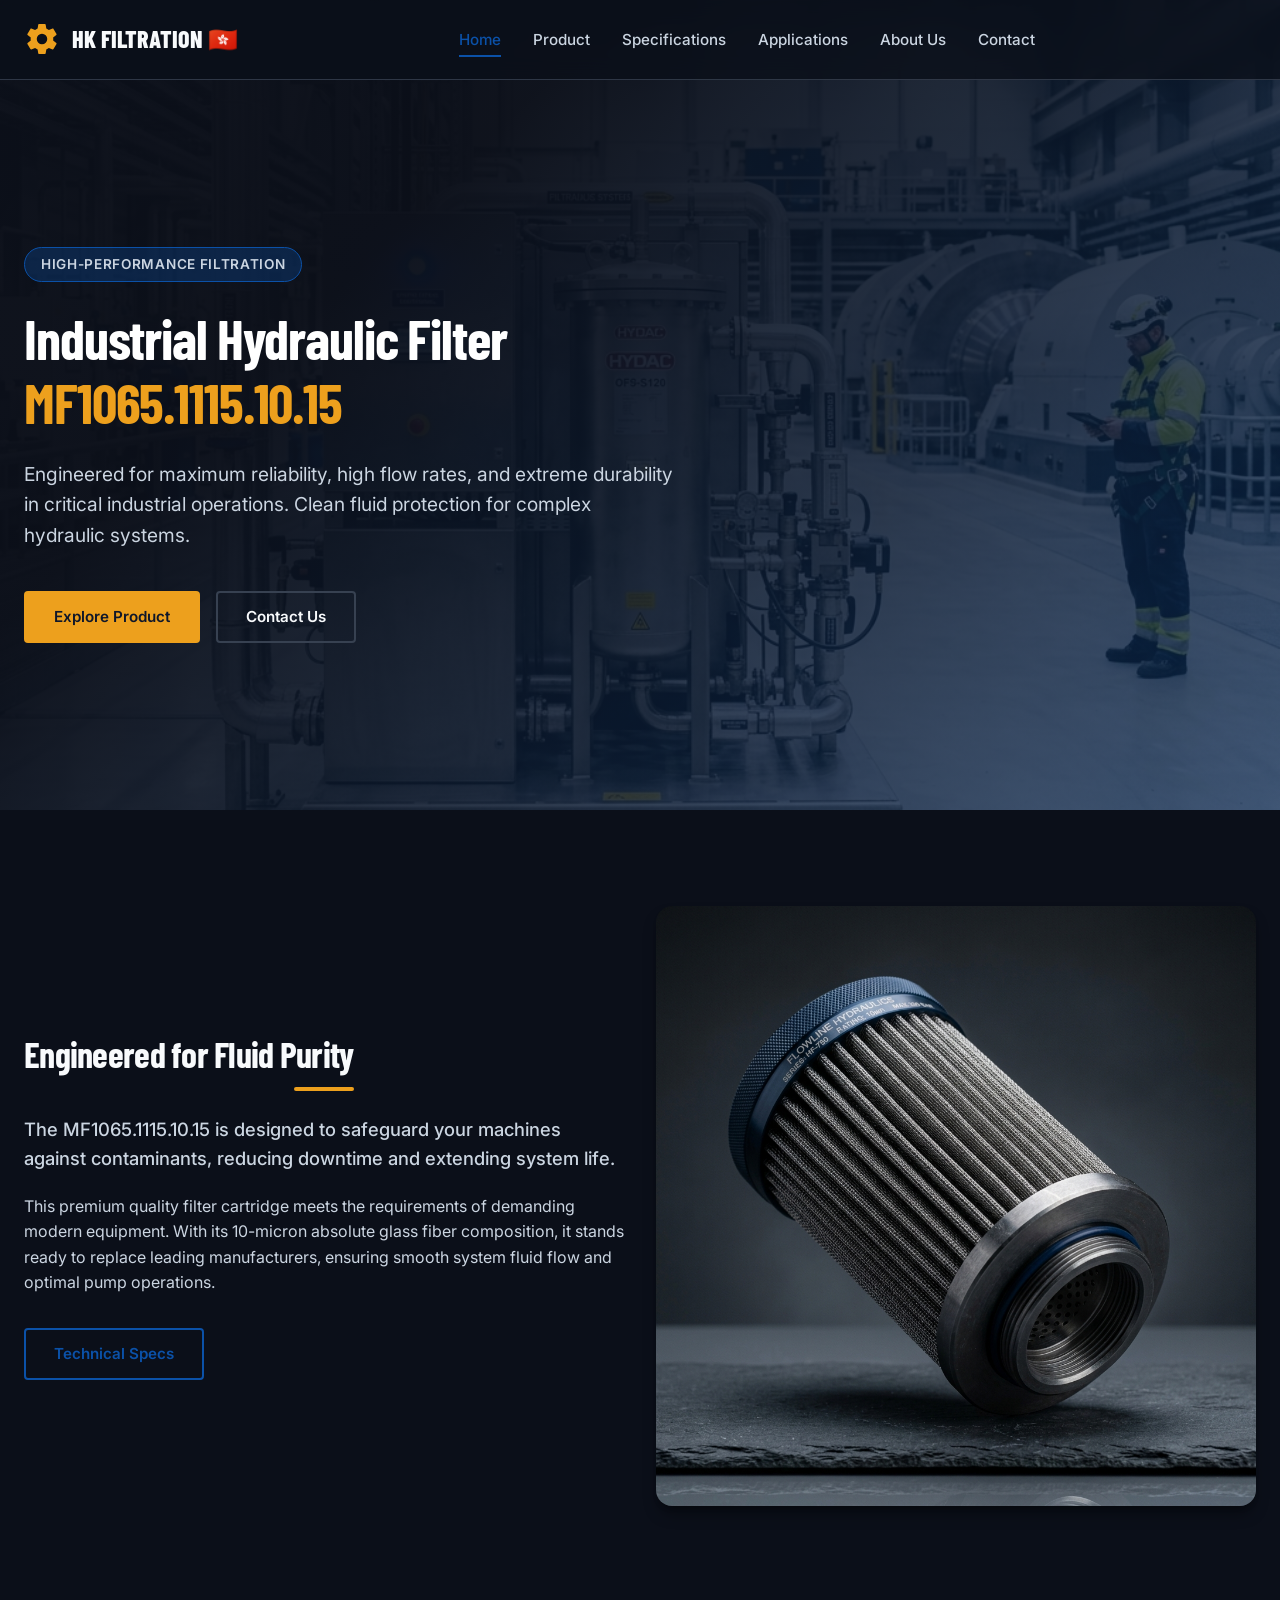
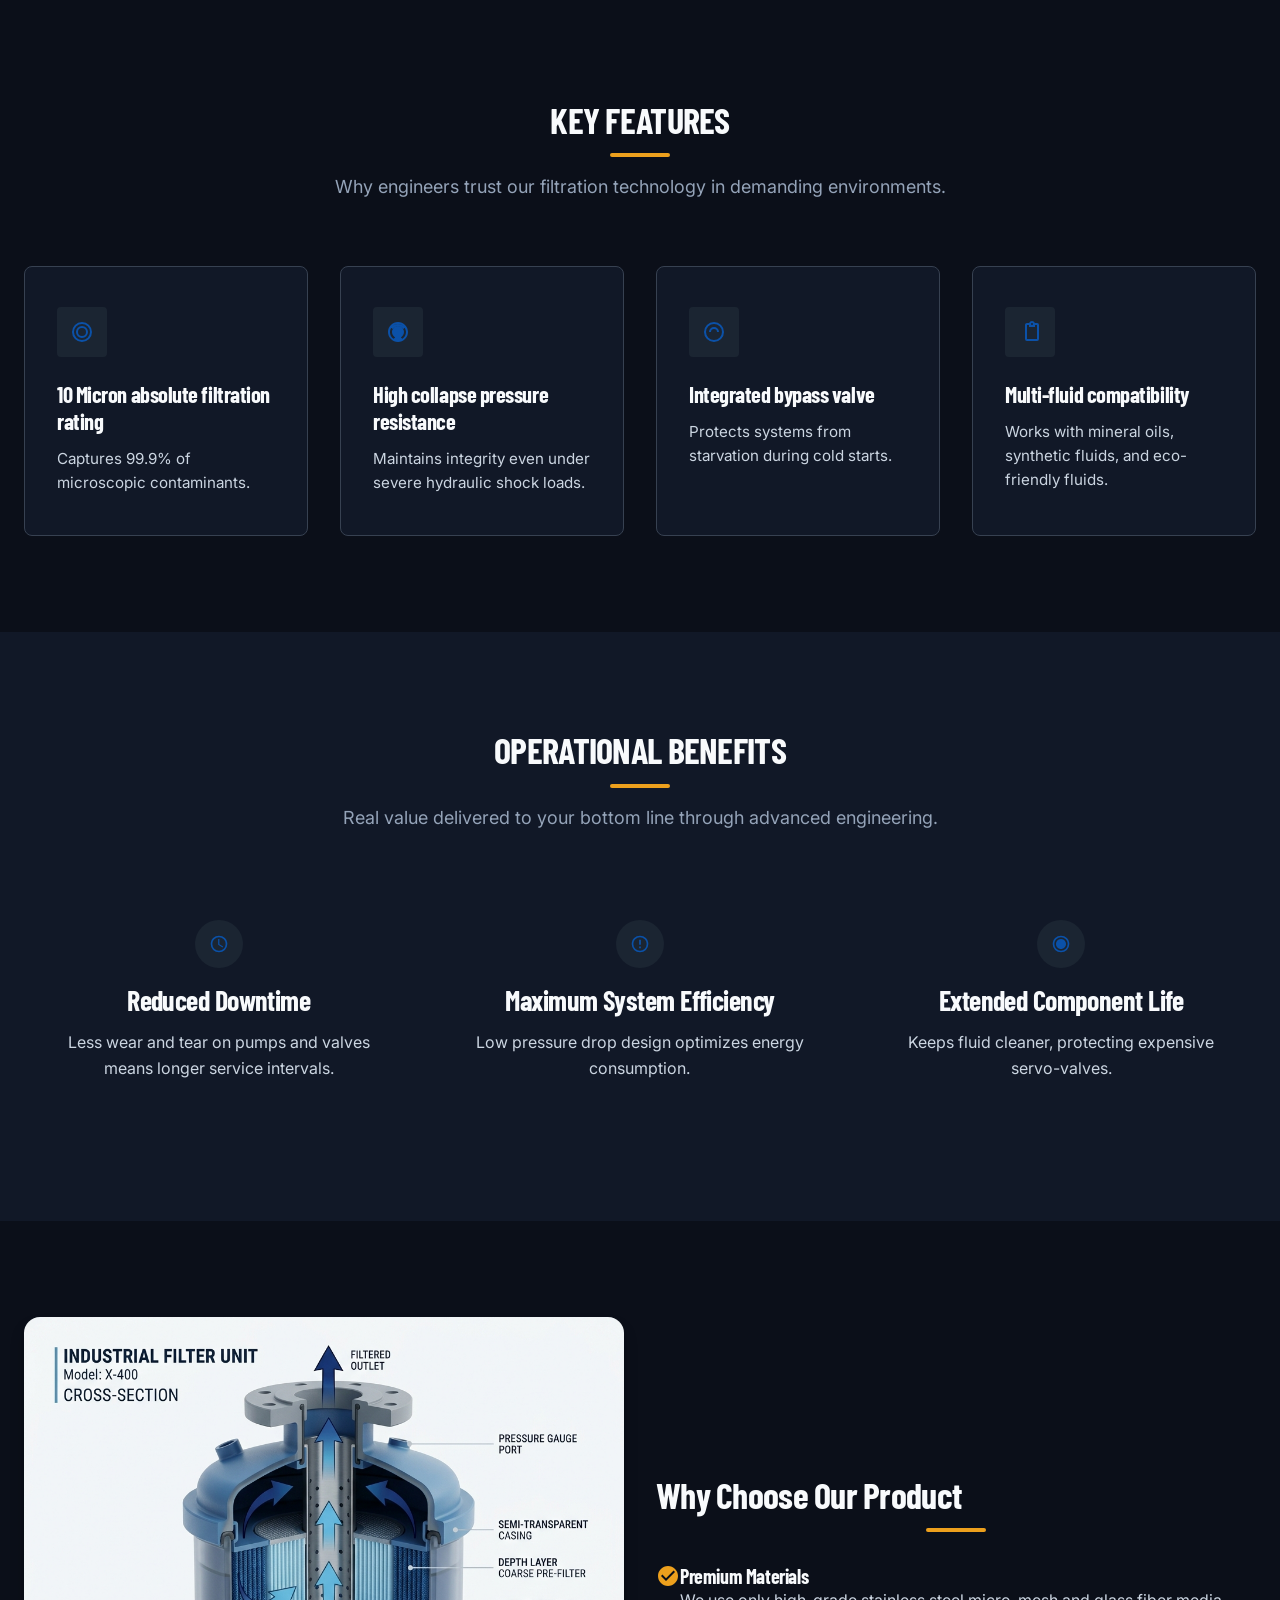
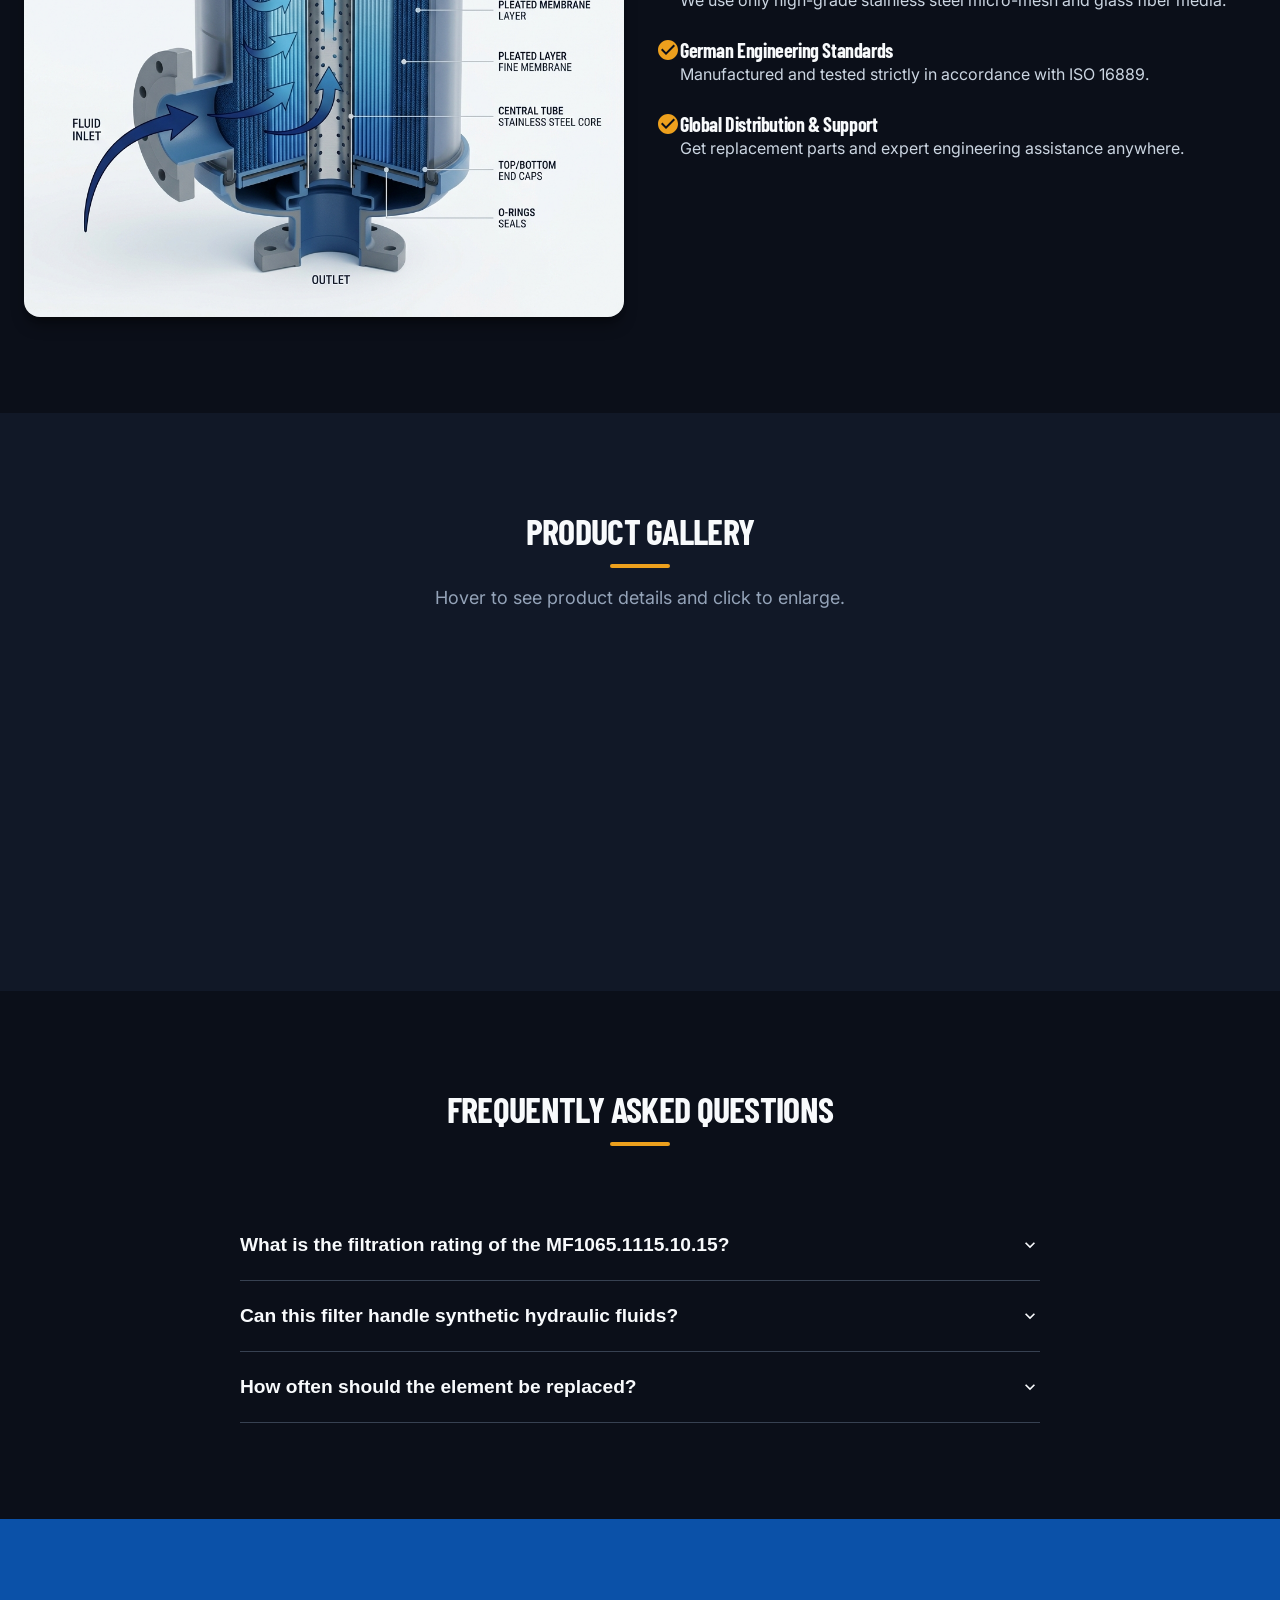
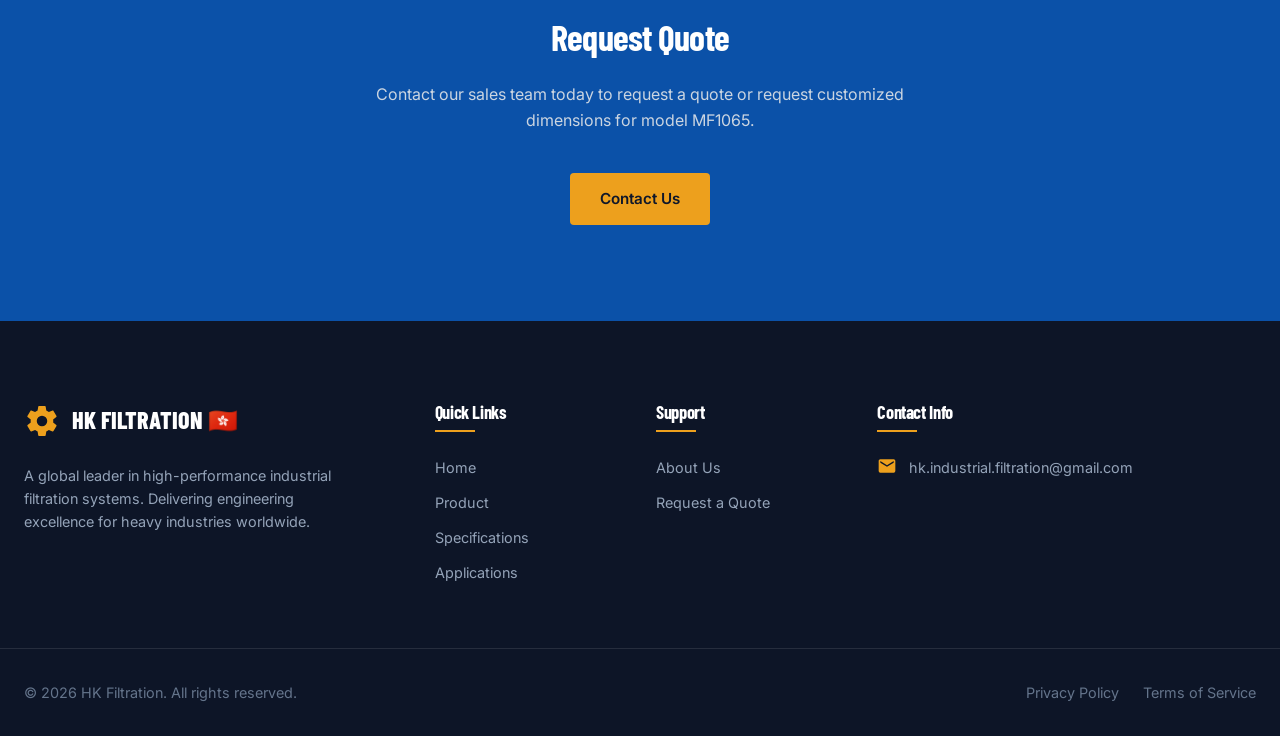
==== commit 0e7a0710: "SEO: add sitemap.xml, robots.txt and canonical URLs for Google indexing" ====
--- a/index.html
+++ b/index.html
@@ -6,7 +6,8 @@
   <title>HK Filtration 🇭🇰 | Premium Industrial Hydraulic Filter</title>
   
   <!-- Favicon -->
-  <link rel="icon" type="image/svg+xml" href="favicon.svg">
+      <link rel="canonical" href="https://hk-filtration.netlify.app/">
+    <link rel="icon" type="image/svg+xml" href="favicon.svg">
   
   <!-- SEO Meta Tags -->
   <meta name="description" content="Premium industrial grade hydraulic filter element model MF1065.1115.10.15. High efficiency, absolute 10-micron filtration for heavy machinery and manufacturing systems.">
@@ -386,7 +387,7 @@
         <h4>Contact Info</h4>
         <div class="footer-contact-item">
           <svg viewBox="0 0 24 24"><path d="M20,4H4C2.89,4 2,4.89 2,6V18A2,2 0 0,0 4,20H20A2,2 0 0,0 22,18V6C22,4.89 21.1,4 20,4M20,8L12,13L4,8V6L12,11L20,6V8Z"/></svg>
-          <a href="#" data-config="recipientEmail">Contact Support Email</a>
+          <a href="mailto:hk.industrial.filtration@gmail.com" data-config="recipientEmail">hk.industrial.filtration@gmail.com</a>
         </div>
       </div>
     </div>
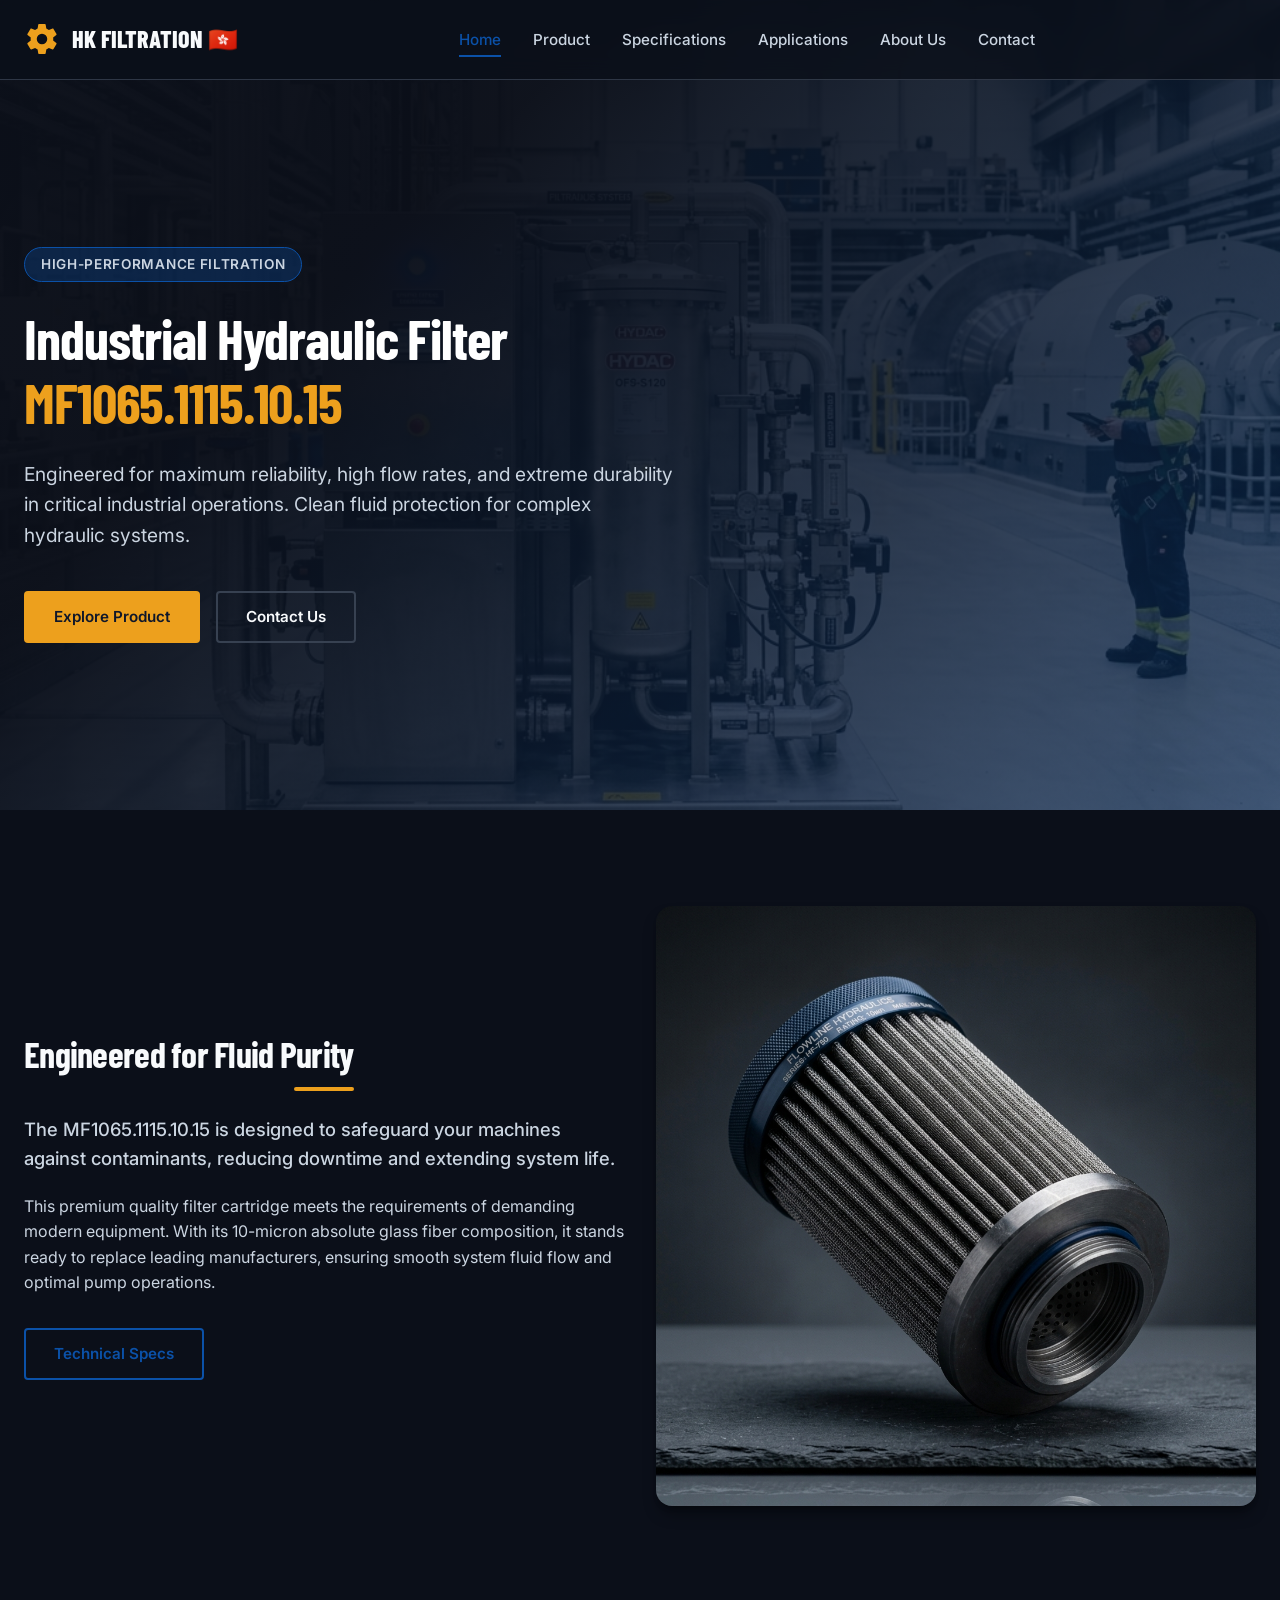
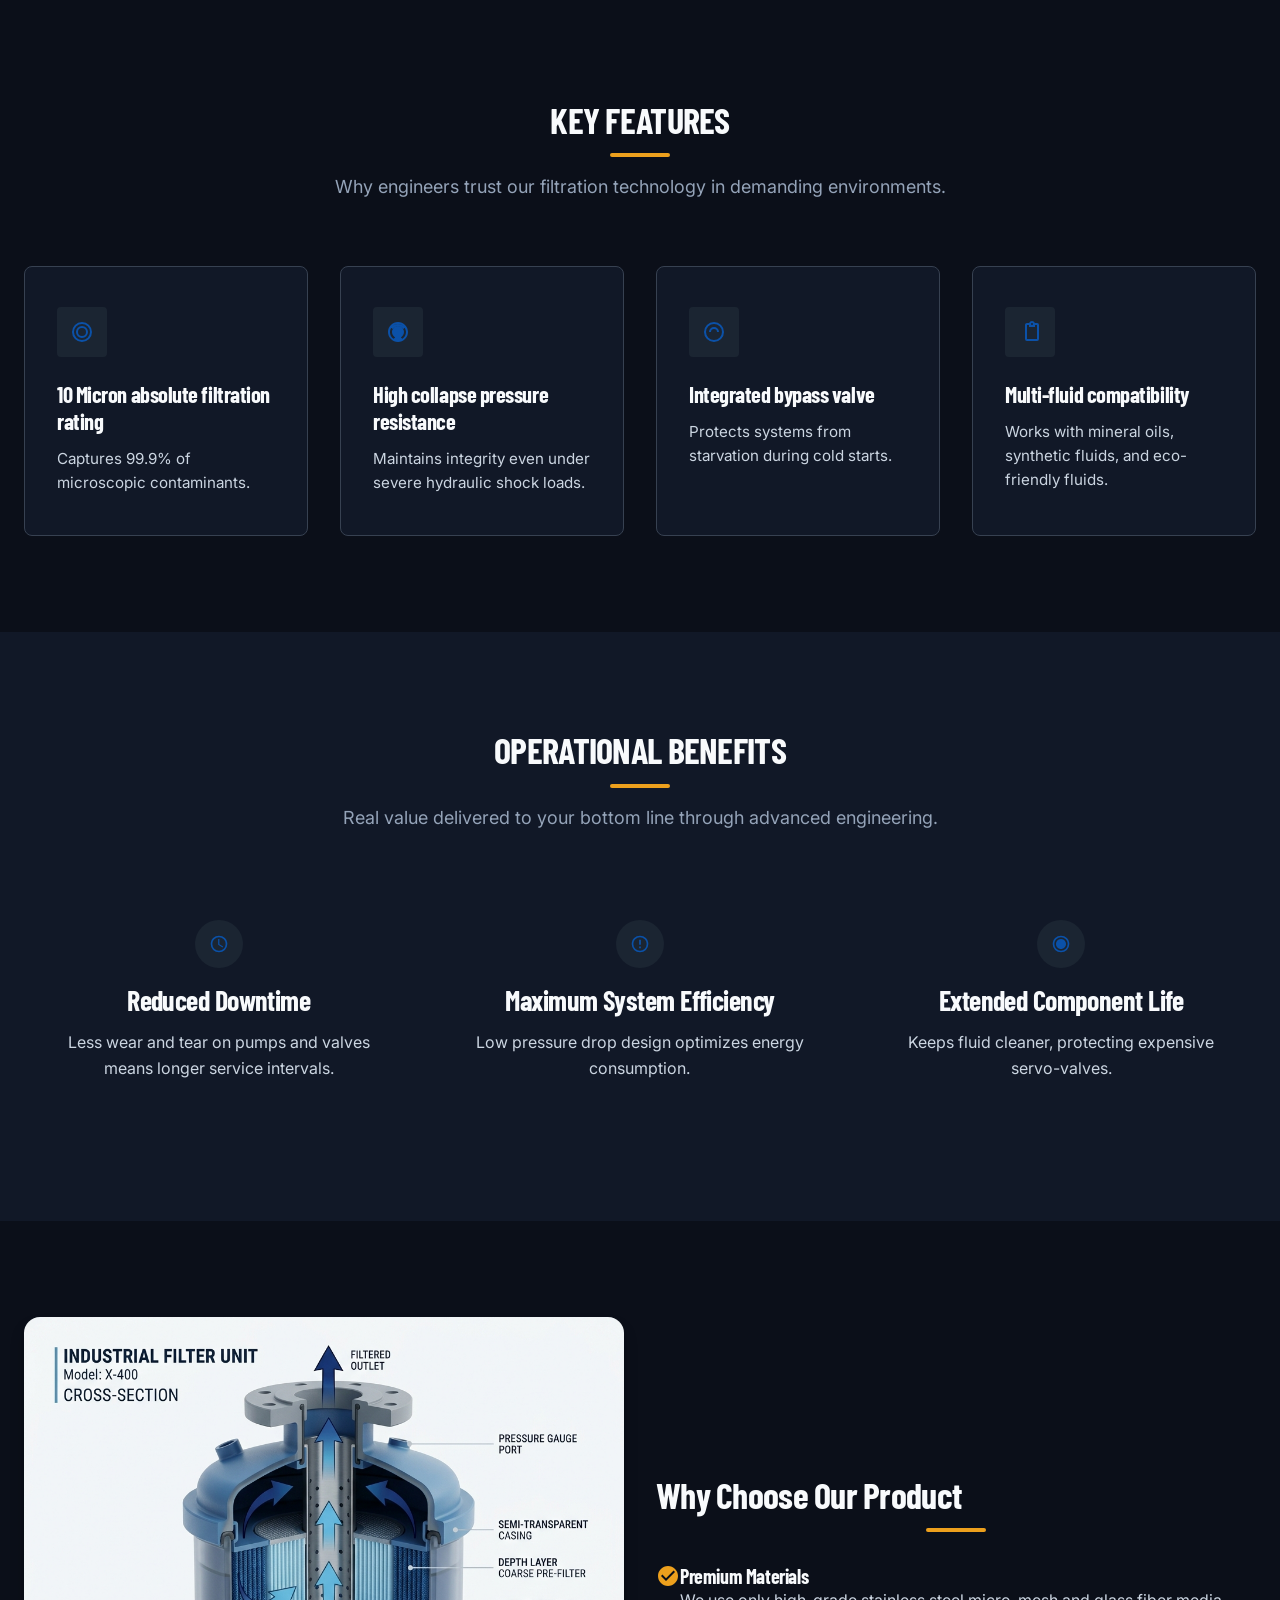
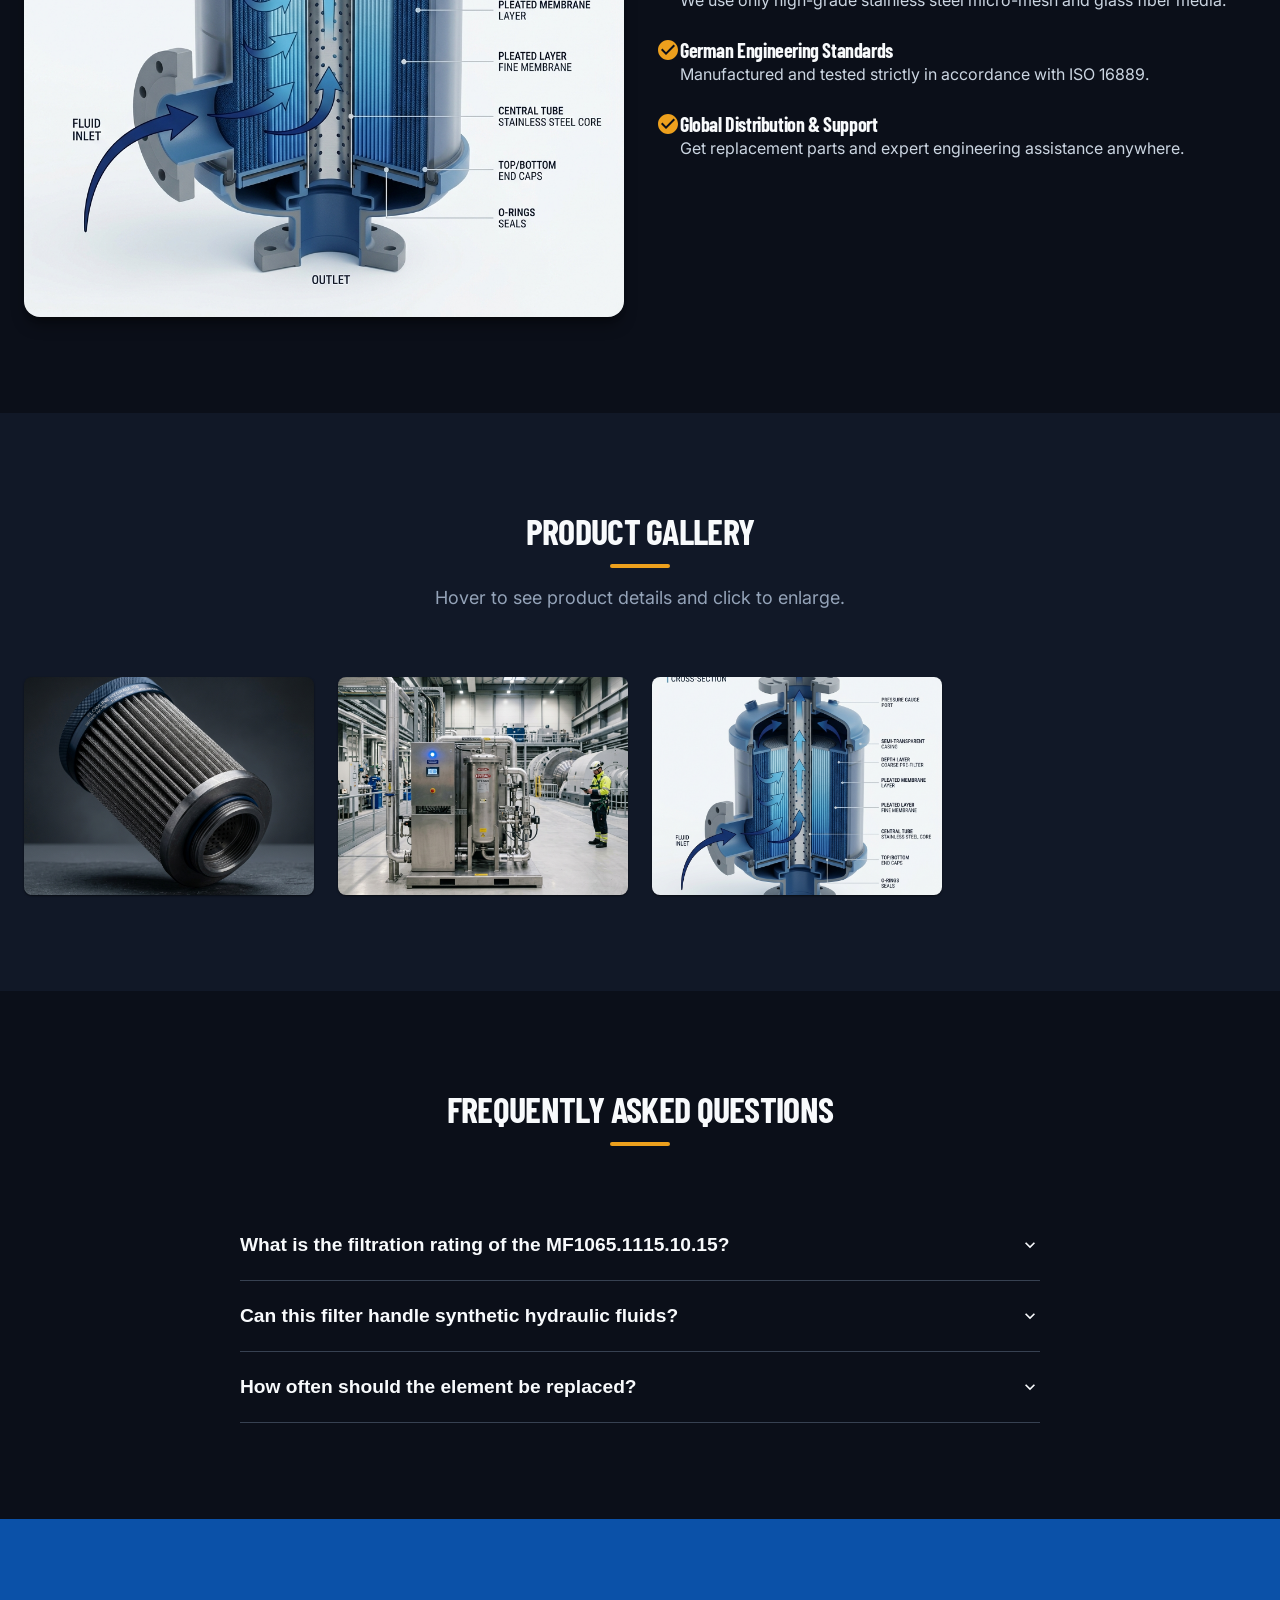
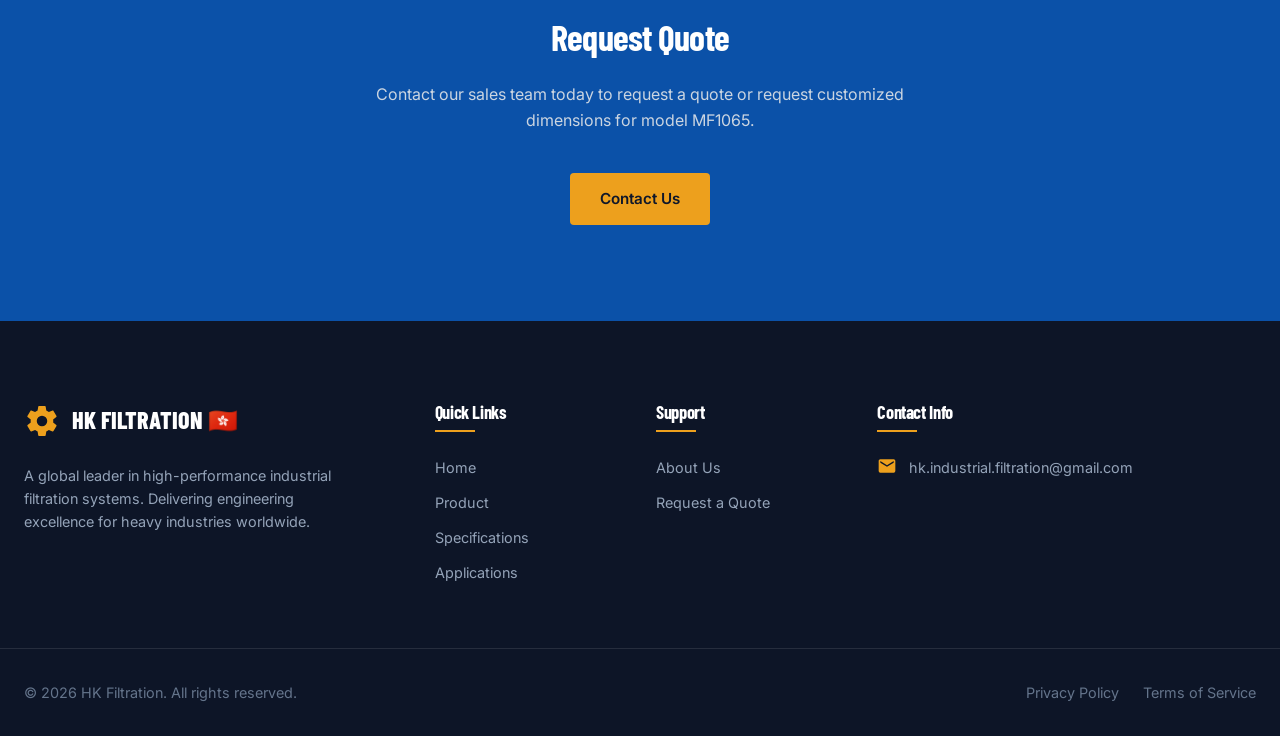
==== commit 2af64be7: "Add Google Search Console meta verification tag to index.html" ====
--- a/index.html
+++ b/index.html
@@ -13,6 +13,7 @@
   <meta name="description" content="Premium industrial grade hydraulic filter element model MF1065.1115.10.15. High efficiency, absolute 10-micron filtration for heavy machinery and manufacturing systems.">
   <meta name="keywords" content="MF1065, hydraulic filter, industrial filtration, Parker replacement, HYDAC replacement, Donaldson, engineering filter">
   <meta name="robots" content="index, follow">
+  <meta name="google-site-verification" content="fqx2DpUkzywYBfUl4fUXBnUvmgDTDmKBfP44E6Pxu1g" />
   
   <!-- Open Graph / Facebook -->
   <meta property="og:type" content="product">
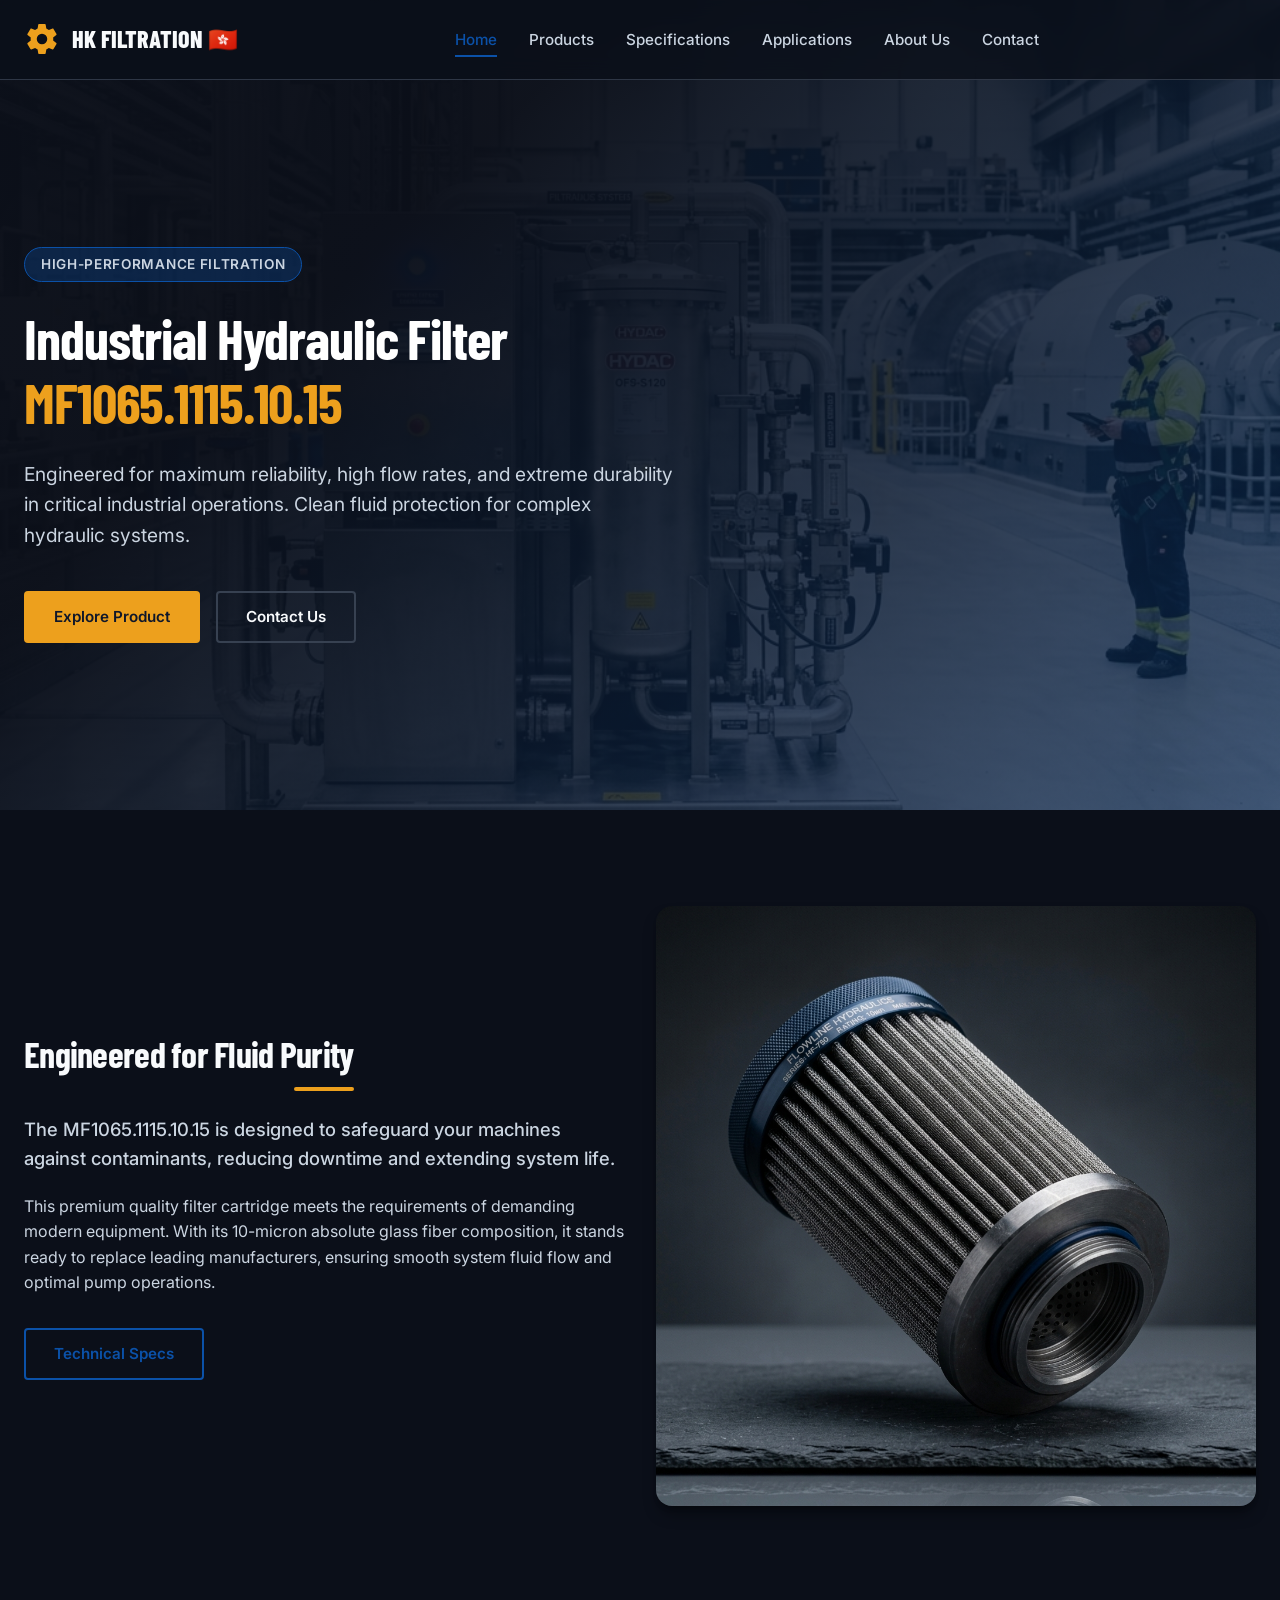
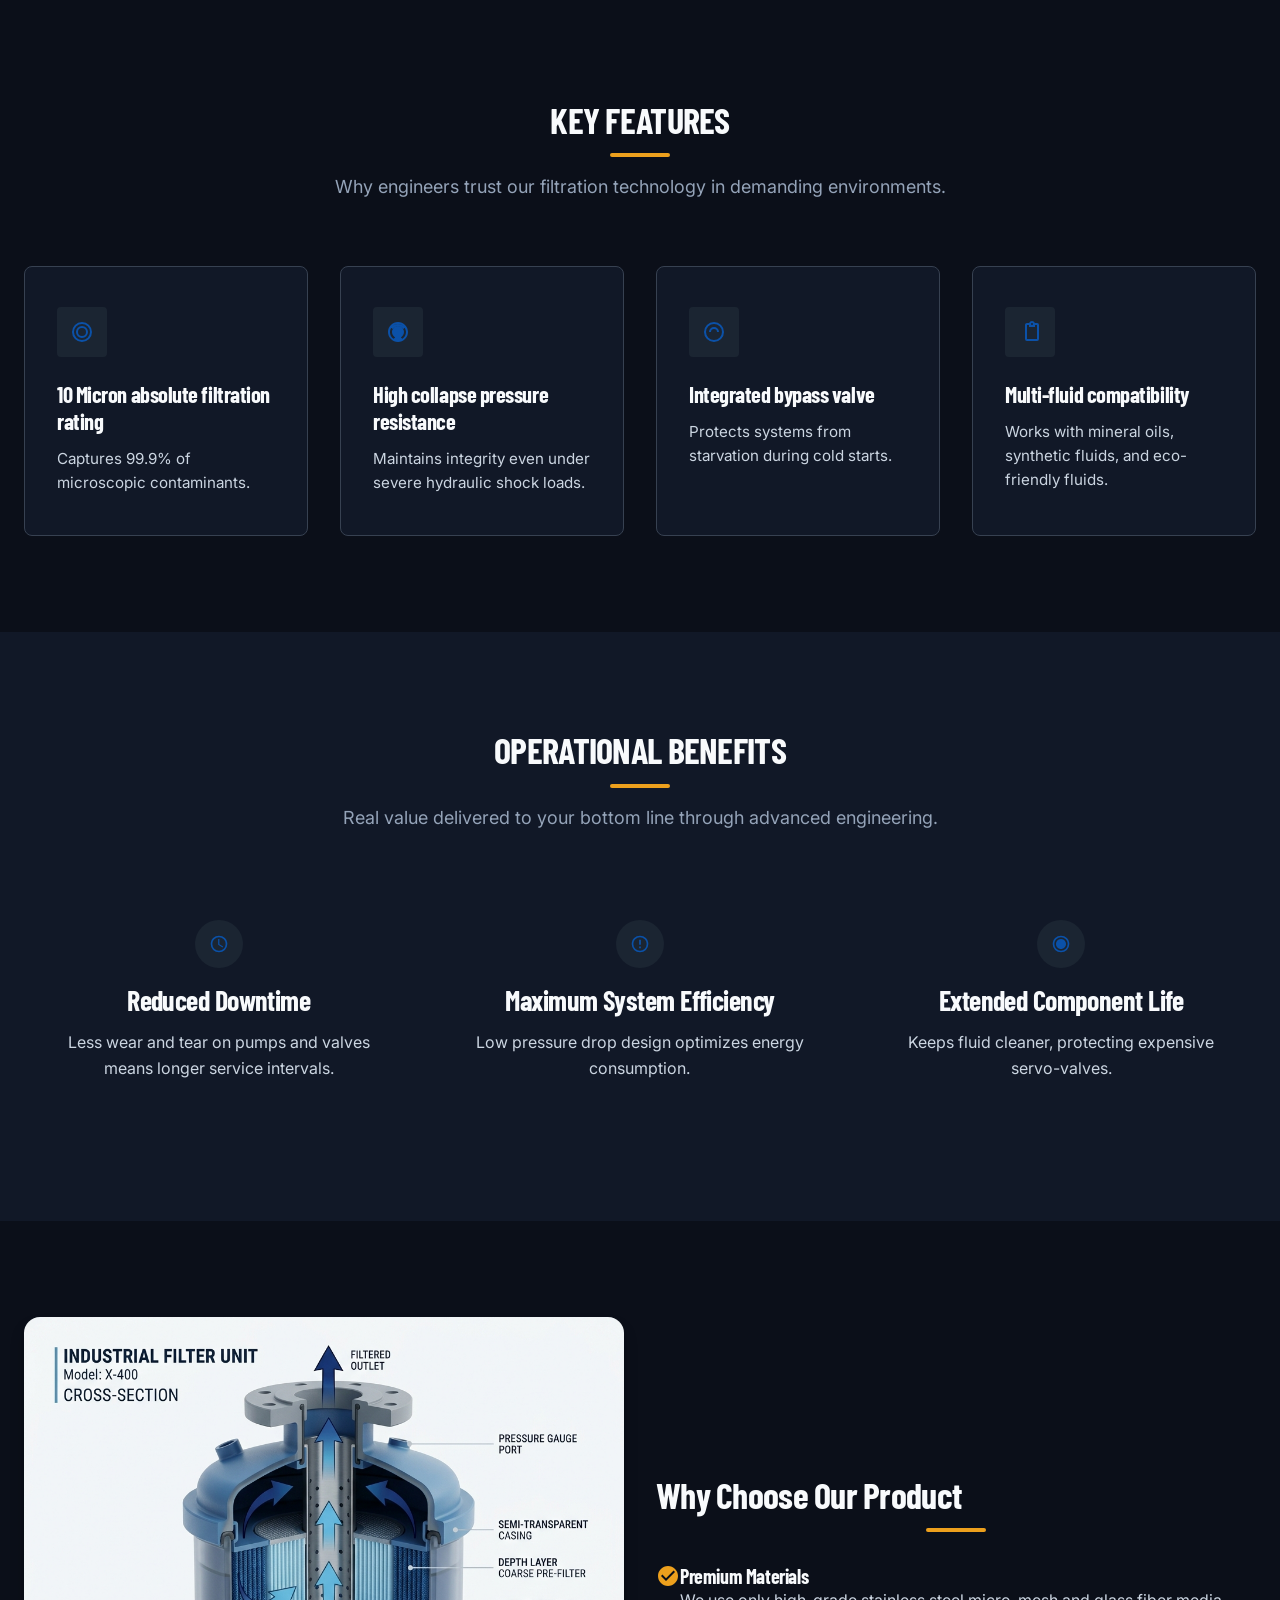
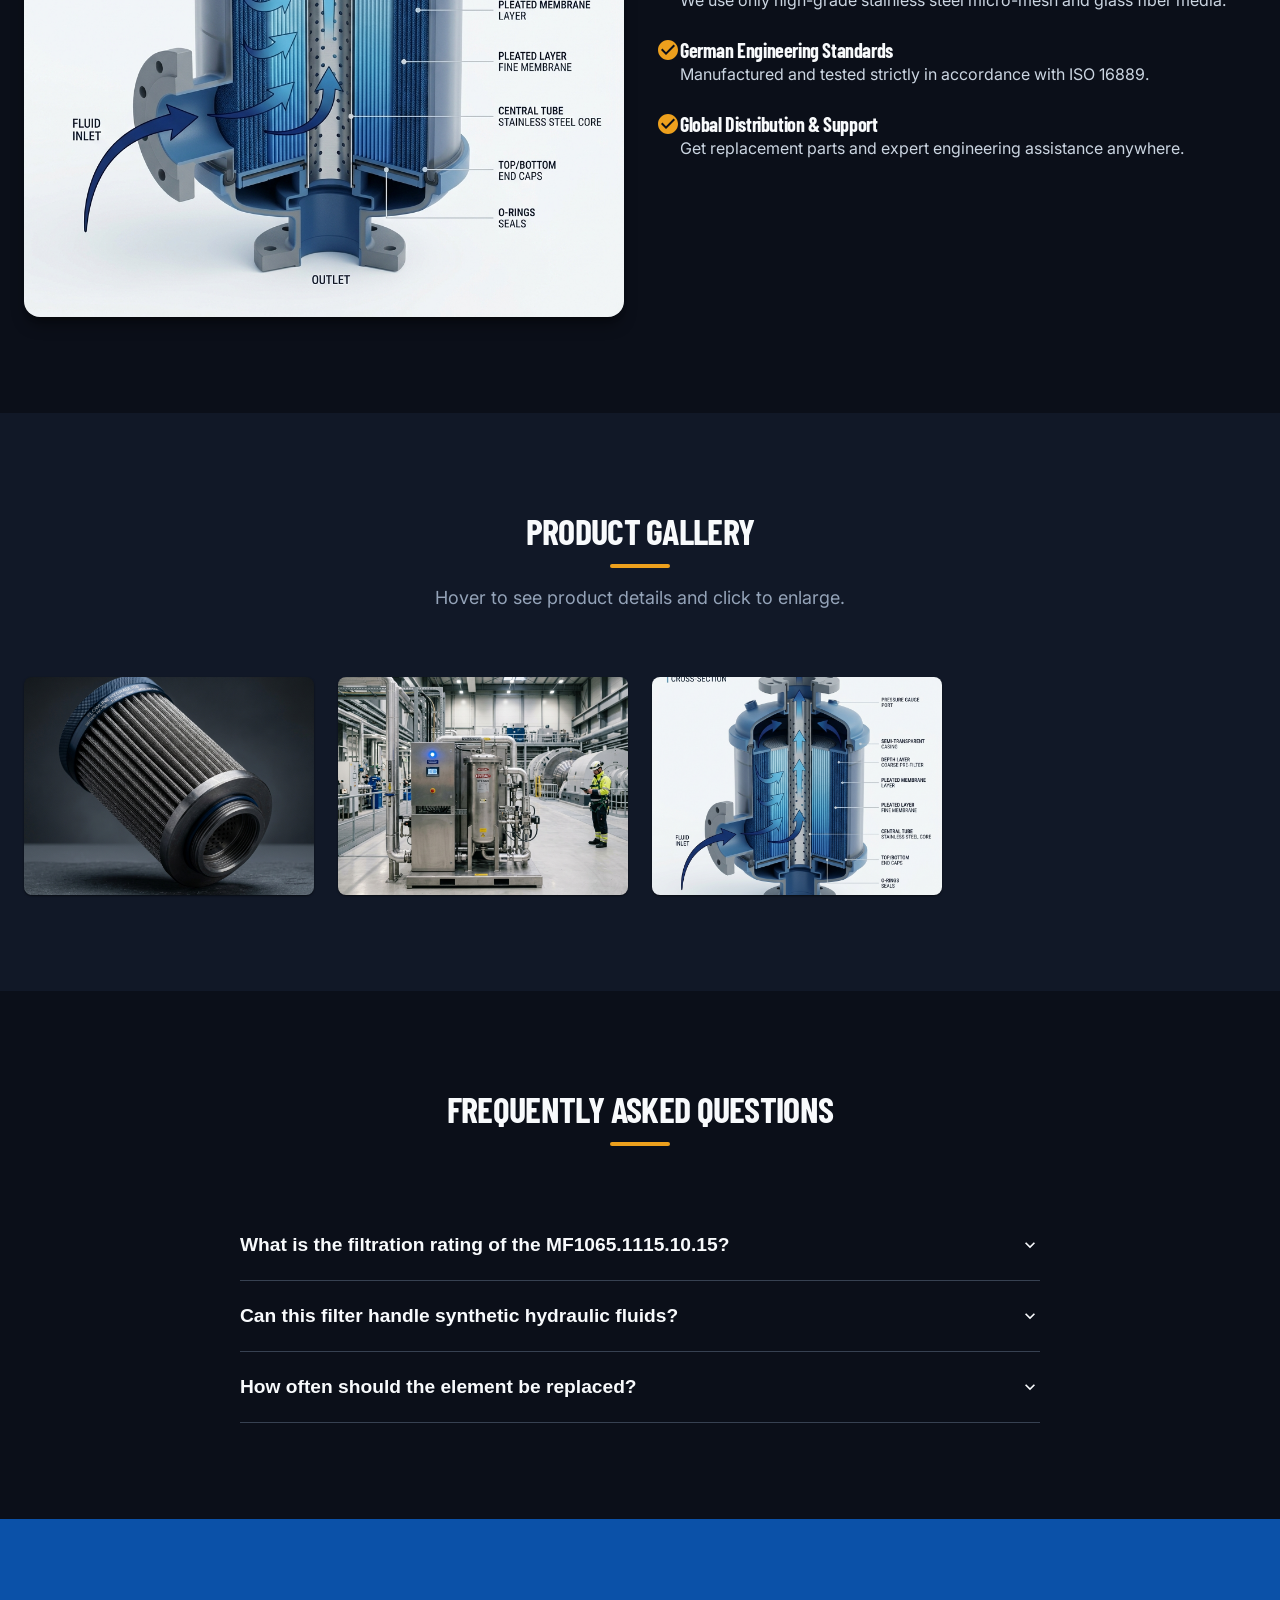
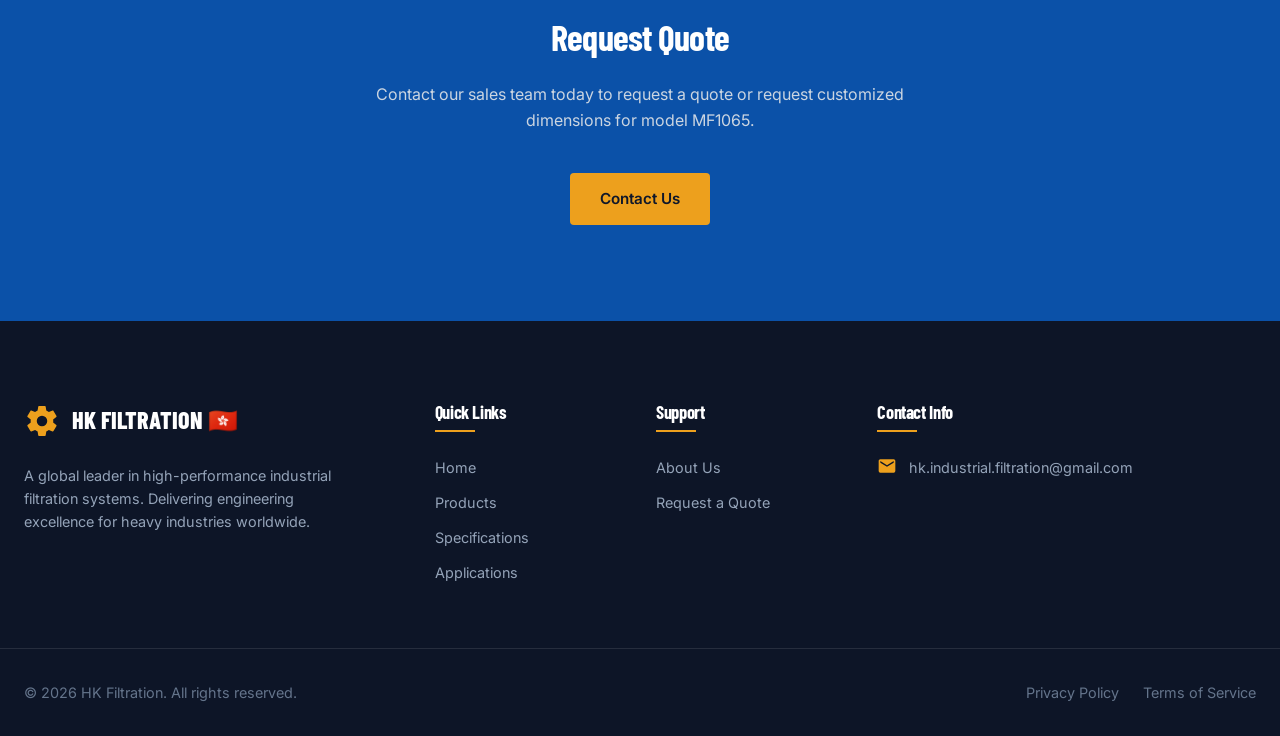
==== commit 2203fb9c: "Add 10 new filter products — full catalog page (products.html) with series filtering" ====
--- a/index.html
+++ b/index.html
@@ -71,7 +71,7 @@
       <nav class="main-nav" id="main-nav">
         <ul>
           <li><a href="index.html" class="active">Home</a></li>
-          <li><a href="product.html">Product</a></li>
+          <li><a href="products.html">Products</a></li>
           <li><a href="specifications.html">Specifications</a></li>
           <li><a href="applications.html">Applications</a></li>
           <li><a href="about.html">About Us</a></li>
@@ -368,7 +368,7 @@
         <h4>Quick Links</h4>
         <ul>
           <li><a href="index.html">Home</a></li>
-          <li><a href="product.html">Product</a></li>
+          <li><a href="products.html">Products</a></li>
           <li><a href="specifications.html">Specifications</a></li>
           <li><a href="applications.html">Applications</a></li>
         </ul>
